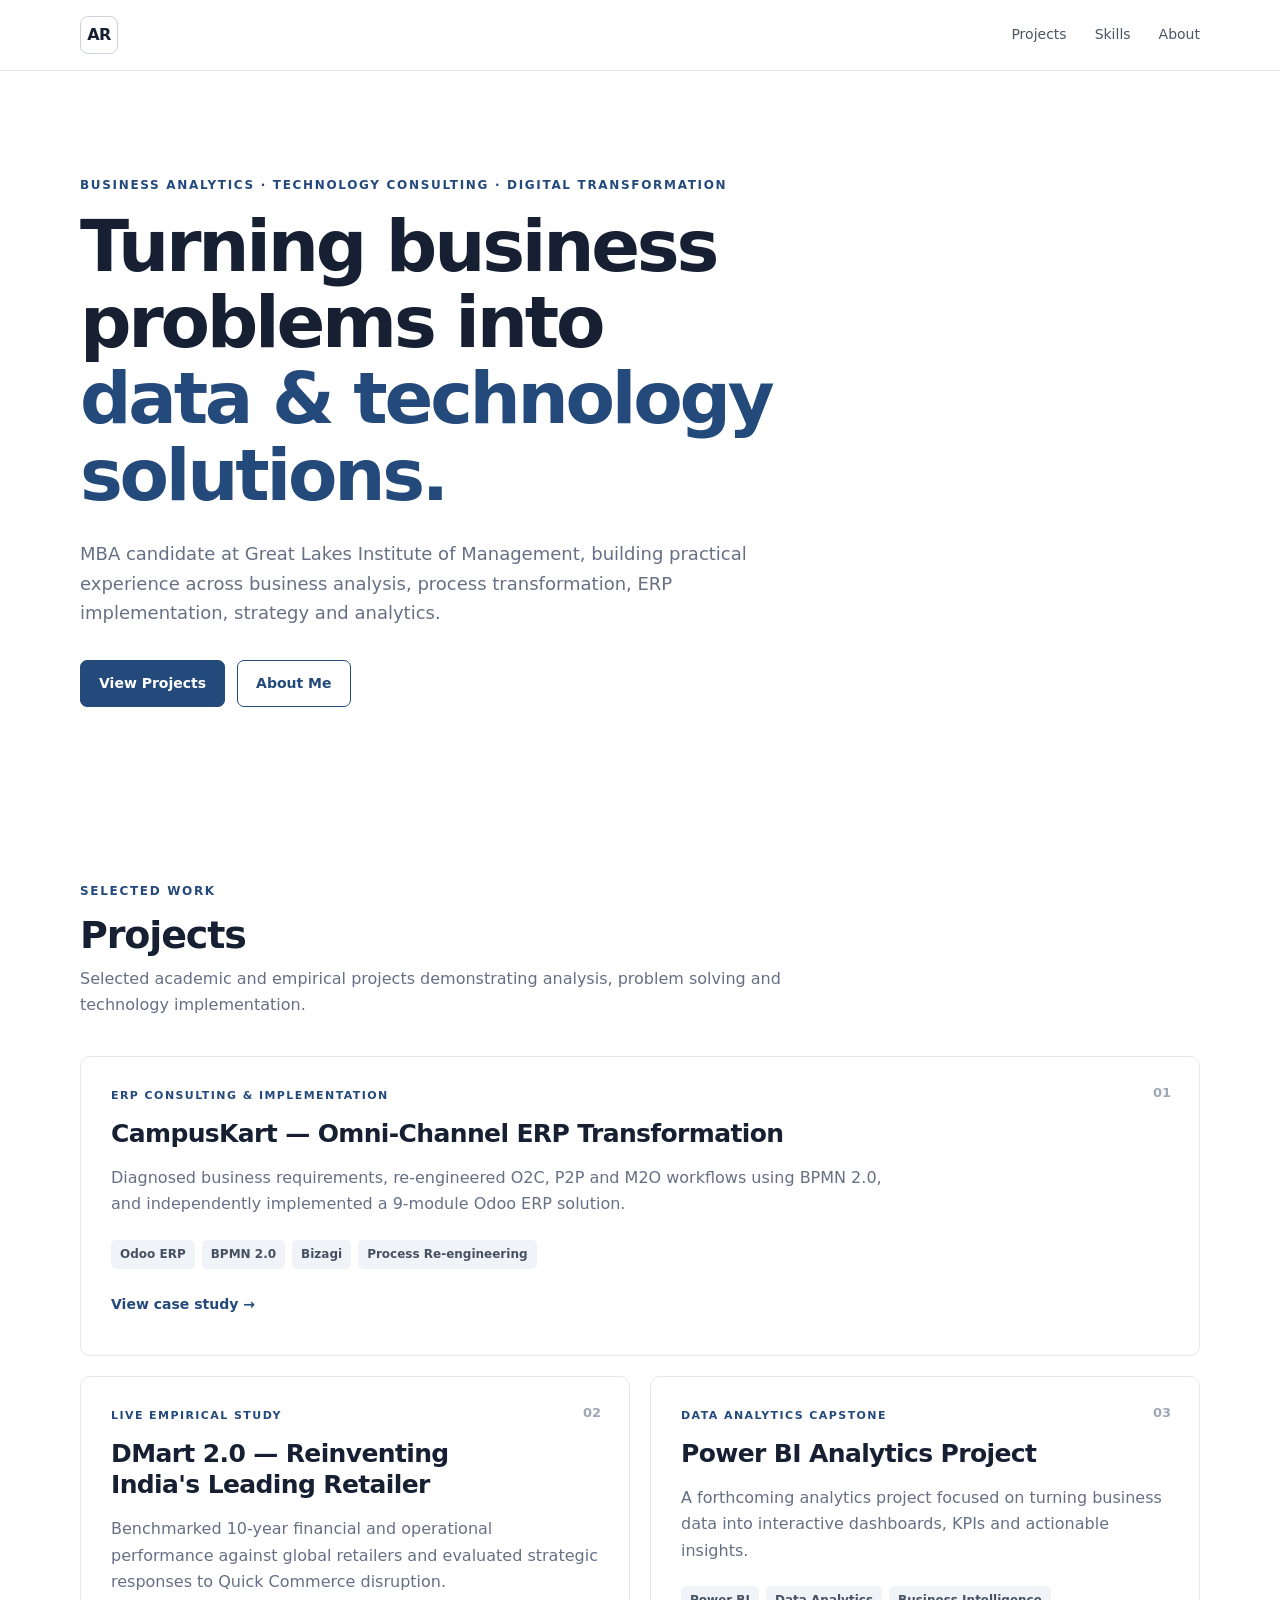
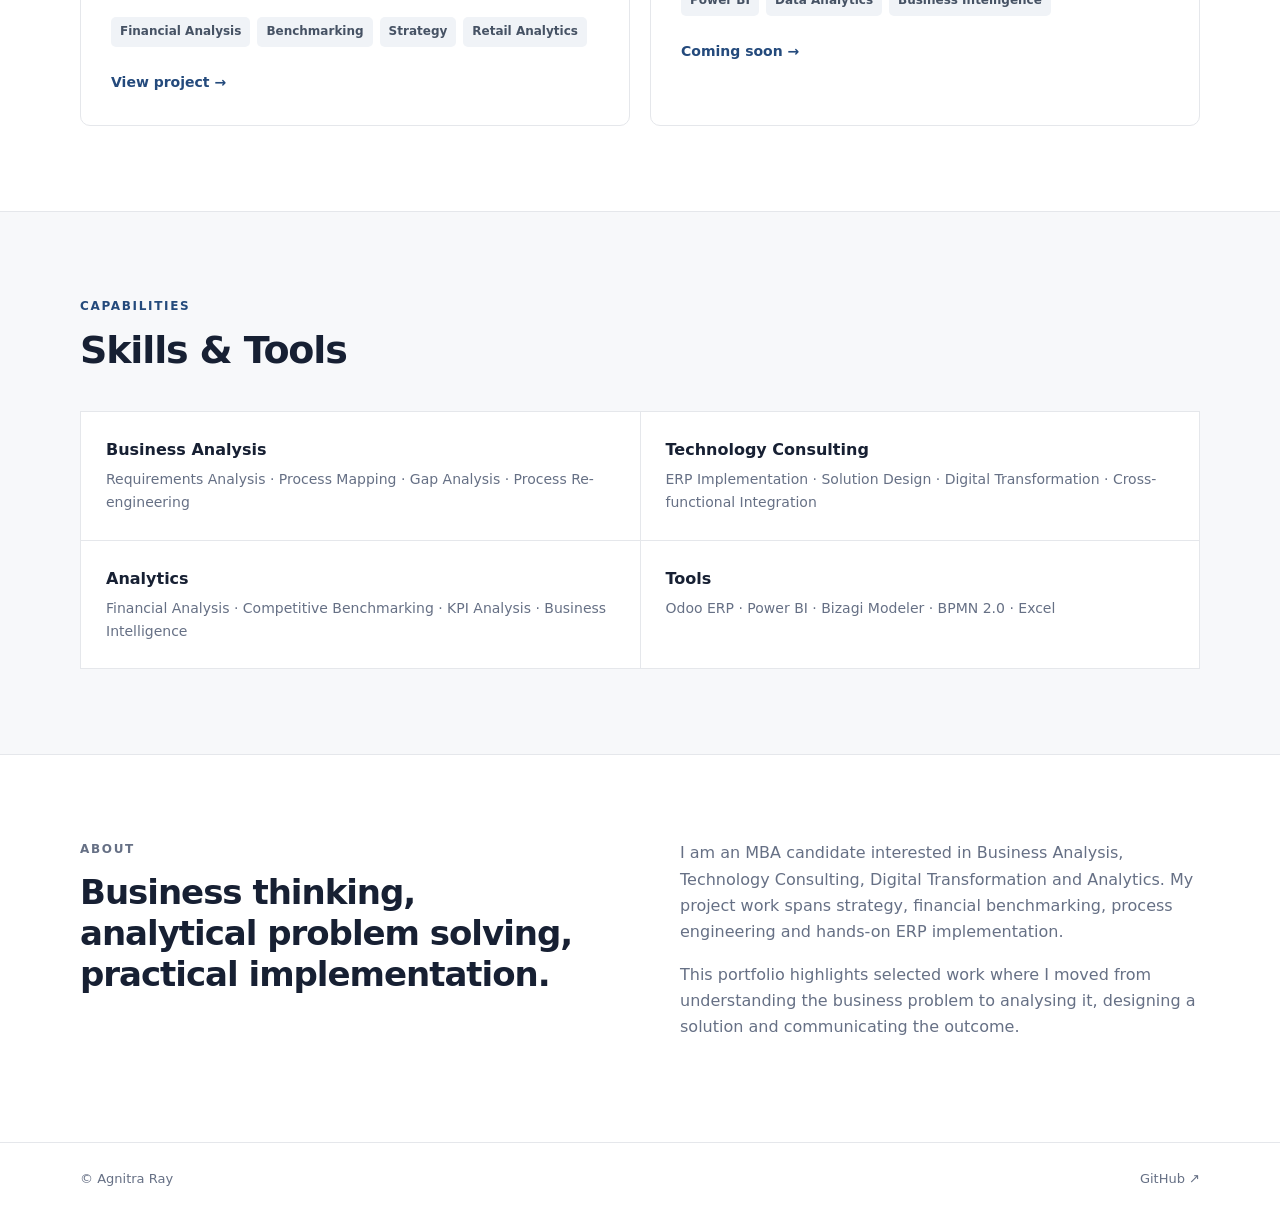
==== index.html @ d6204b96 "Add initial portfolio website" ====
<!DOCTYPE html>
<html lang="en">
<head>
  <meta charset="UTF-8">
  <meta name="viewport" content="width=device-width, initial-scale=1.0">
  <title>Agnitra Ray | Business Analytics & Technology Consulting</title>
  <meta name="description" content="Agnitra Ray's portfolio in business analytics, technology consulting, ERP implementation and digital transformation.">
  <link rel="stylesheet" href="style.css">
</head>
<body>
<header class="site-header">
  <div class="container nav">
    <a class="brand" href="index.html">AR</a>
    <nav>
      <a href="#projects">Projects</a>
      <a href="#skills">Skills</a>
      <a href="#about">About</a>
    </nav>
  </div>
</header>

<main>
  <section class="hero container">
    <p class="eyebrow">BUSINESS ANALYTICS · TECHNOLOGY CONSULTING · DIGITAL TRANSFORMATION</p>
    <h1>Turning business problems into<br><span>data & technology solutions.</span></h1>
    <p class="hero-copy">
      MBA candidate at Great Lakes Institute of Management, building practical experience across
      business analysis, process transformation, ERP implementation, strategy and analytics.
    </p>
    <div class="hero-actions">
      <a class="button primary" href="#projects">View Projects</a>
      <a class="button secondary" href="#about">About Me</a>
    </div>
  </section>

  <section id="projects" class="section container">
    <div class="section-heading">
      <p class="eyebrow">SELECTED WORK</p>
      <h2>Projects</h2>
      <p>Selected academic and empirical projects demonstrating analysis, problem solving and technology implementation.</p>
    </div>

    <div class="project-grid">
      <article class="project-card featured">
        <div class="project-number">01</div>
        <p class="project-type">ERP CONSULTING & IMPLEMENTATION</p>
        <h3>CampusKart — Omni-Channel ERP Transformation</h3>
        <p>
          Diagnosed business requirements, re-engineered O2C, P2P and M2O workflows using BPMN 2.0,
          and independently implemented a 9-module Odoo ERP solution.
        </p>
        <div class="tags">
          <span>Odoo ERP</span><span>BPMN 2.0</span><span>Bizagi</span><span>Process Re-engineering</span>
        </div>
        <a class="text-link" href="projects/campuskart.html">View case study →</a>
      </article>

      <article class="project-card">
        <div class="project-number">02</div>
        <p class="project-type">LIVE EMPIRICAL STUDY</p>
        <h3>DMart 2.0 — Reinventing India's Leading Retailer</h3>
        <p>
          Benchmarked 10-year financial and operational performance against global retailers and
          evaluated strategic responses to Quick Commerce disruption.
        </p>
        <div class="tags">
          <span>Financial Analysis</span><span>Benchmarking</span><span>Strategy</span><span>Retail Analytics</span>
        </div>
        <a class="text-link" href="projects/dmart.html">View project →</a>
      </article>

      <article class="project-card">
        <div class="project-number">03</div>
        <p class="project-type">DATA ANALYTICS CAPSTONE</p>
        <h3>Power BI Analytics Project</h3>
        <p>
          A forthcoming analytics project focused on turning business data into interactive
          dashboards, KPIs and actionable insights.
        </p>
        <div class="tags">
          <span>Power BI</span><span>Data Analytics</span><span>Business Intelligence</span>
        </div>
        <a class="text-link" href="projects/powerbi.html">Coming soon →</a>
      </article>
    </div>
  </section>

  <section id="skills" class="section alt">
    <div class="container">
      <div class="section-heading">
        <p class="eyebrow">CAPABILITIES</p>
        <h2>Skills & Tools</h2>
      </div>
      <div class="skills-grid">
        <div><h4>Business Analysis</h4><p>Requirements Analysis · Process Mapping · Gap Analysis · Process Re-engineering</p></div>
        <div><h4>Technology Consulting</h4><p>ERP Implementation · Solution Design · Digital Transformation · Cross-functional Integration</p></div>
        <div><h4>Analytics</h4><p>Financial Analysis · Competitive Benchmarking · KPI Analysis · Business Intelligence</p></div>
        <div><h4>Tools</h4><p>Odoo ERP · Power BI · Bizagi Modeler · BPMN 2.0 · Excel</p></div>
      </div>
    </div>
  </section>

  <section id="about" class="section container about">
    <div>
      <p class="eyebrow">ABOUT</p>
      <h2>Business thinking, analytical problem solving, practical implementation.</h2>
    </div>
    <div>
      <p>
        I am an MBA candidate interested in Business Analysis, Technology Consulting,
        Digital Transformation and Analytics. My project work spans strategy, financial
        benchmarking, process engineering and hands-on ERP implementation.
      </p>
      <p>
        This portfolio highlights selected work where I moved from understanding the business
        problem to analysing it, designing a solution and communicating the outcome.
      </p>
    </div>
  </section>
</main>

<footer class="site-footer">
  <div class="container footer-inner">
    <span>© Agnitra Ray</span>
    <a href="https://github.com/agnitra-ray" target="_blank" rel="noopener">GitHub ↗</a>
  </div>
</footer>
</body>
</html>
---- style.css ----
:root {
  --ink: #172033;
  --muted: #667085;
  --line: #e5e7eb;
  --paper: #ffffff;
  --soft: #f7f8fa;
  --accent: #244a7c;
  --accent-dark: #17365d;
  --max: 1120px;
}
* { box-sizing: border-box; }
html { scroll-behavior: smooth; }
body {
  margin: 0;
  font-family: Inter, ui-sans-serif, system-ui, -apple-system, BlinkMacSystemFont, "Segoe UI", sans-serif;
  color: var(--ink);
  background: var(--paper);
  line-height: 1.65;
}
a { color: inherit; text-decoration: none; }
.container { width: min(var(--max), calc(100% - 48px)); margin: 0 auto; }
.site-header {
  position: sticky; top: 0; z-index: 10;
  background: rgba(255,255,255,.94);
  border-bottom: 1px solid var(--line);
  backdrop-filter: blur(8px);
}
.nav { height: 70px; display: flex; align-items: center; justify-content: space-between; }
.brand {
  width: 38px; height: 38px; display: grid; place-items: center;
  border: 1px solid #ccd3dd; border-radius: 8px; font-weight: 800; letter-spacing: -.04em;
}
.nav nav { display: flex; gap: 28px; font-size: 14px; color: #4b5563; }
.nav nav a:hover, .text-link:hover { color: var(--accent); }
.hero { padding: 105px 0 90px; }
.eyebrow { margin: 0 0 12px; font-size: 12px; font-weight: 800; letter-spacing: .14em; color: var(--accent); }
.hero h1 { margin: 0; max-width: 900px; font-size: clamp(42px, 6vw, 72px); line-height: 1.06; letter-spacing: -.045em; font-weight: 750; }
.hero h1 span { color: var(--accent); }
.hero-copy { max-width: 700px; margin: 26px 0 32px; font-size: 18px; color: var(--muted); }
.hero-actions { display: flex; gap: 12px; }
.button { display: inline-flex; padding: 11px 18px; border-radius: 7px; font-weight: 700; font-size: 14px; border: 1px solid var(--accent); }
.button.primary { color: #fff; background: var(--accent); }
.button.primary:hover { background: var(--accent-dark); }
.button.secondary { color: var(--accent); background: #fff; }
.section { padding: 85px 0; }
.alt { background: var(--soft); border-top: 1px solid var(--line); border-bottom: 1px solid var(--line); }
.section-heading { max-width: 720px; margin-bottom: 38px; }
.section-heading h2 { margin: 0 0 8px; font-size: 38px; line-height: 1.15; letter-spacing: -.03em; }
.section-heading > p:last-child { margin: 0; color: var(--muted); }
.project-grid { display: grid; grid-template-columns: repeat(2, 1fr); gap: 20px; }
.project-card {
  position: relative; padding: 30px; border: 1px solid var(--line); border-radius: 10px;
  background: #fff; min-height: 330px; transition: transform .2s, box-shadow .2s;
}
.project-card:hover { transform: translateY(-3px); box-shadow: 0 14px 35px rgba(23,32,51,.07); }
.project-card.featured { grid-column: span 2; min-height: 300px; }
.project-number { position: absolute; top: 25px; right: 28px; font-size: 13px; font-weight: 800; color: #a0a8b5; }
.project-type { margin: 0 0 12px; font-size: 11px; letter-spacing: .13em; font-weight: 800; color: var(--accent); }
.project-card h3 { margin: 0 55px 12px 0; font-size: 25px; line-height: 1.25; letter-spacing: -.025em; }
.project-card p:not(.project-type) { color: var(--muted); max-width: 780px; }
.tags { display: flex; flex-wrap: wrap; gap: 7px; margin: 22px 0; }
.tags span { padding: 5px 9px; border-radius: 5px; background: #f0f3f7; color: #465264; font-size: 12px; font-weight: 650; }
.text-link { color: var(--accent); font-weight: 800; font-size: 14px; }
.skills-grid { display: grid; grid-template-columns: repeat(2, 1fr); gap: 1px; border: 1px solid var(--line); background: var(--line); }
.skills-grid > div { background: #fff; padding: 25px; }
.skills-grid h4 { margin: 0 0 5px; font-size: 16px; }
.skills-grid p { margin: 0; color: var(--muted); font-size: 14px; }
.about { display: grid; grid-template-columns: 1fr 1fr; gap: 80px; }
.about h2 { margin: 0; font-size: 34px; line-height: 1.2; letter-spacing: -.03em; }
.about p { margin-top: 0; color: var(--muted); }
.site-footer { border-top: 1px solid var(--line); padding: 25px 0; color: var(--muted); font-size: 13px; }
.footer-inner { display: flex; justify-content: space-between; }
@media (max-width: 760px) {
  .container { width: min(var(--max), calc(100% - 32px)); }
  .hero { padding: 75px 0 65px; }
  .project-grid, .about, .skills-grid { grid-template-columns: 1fr; }
  .project-card.featured { grid-column: span 1; }
  .nav nav { gap: 15px; }
  .hero h1 { font-size: 43px; }
}
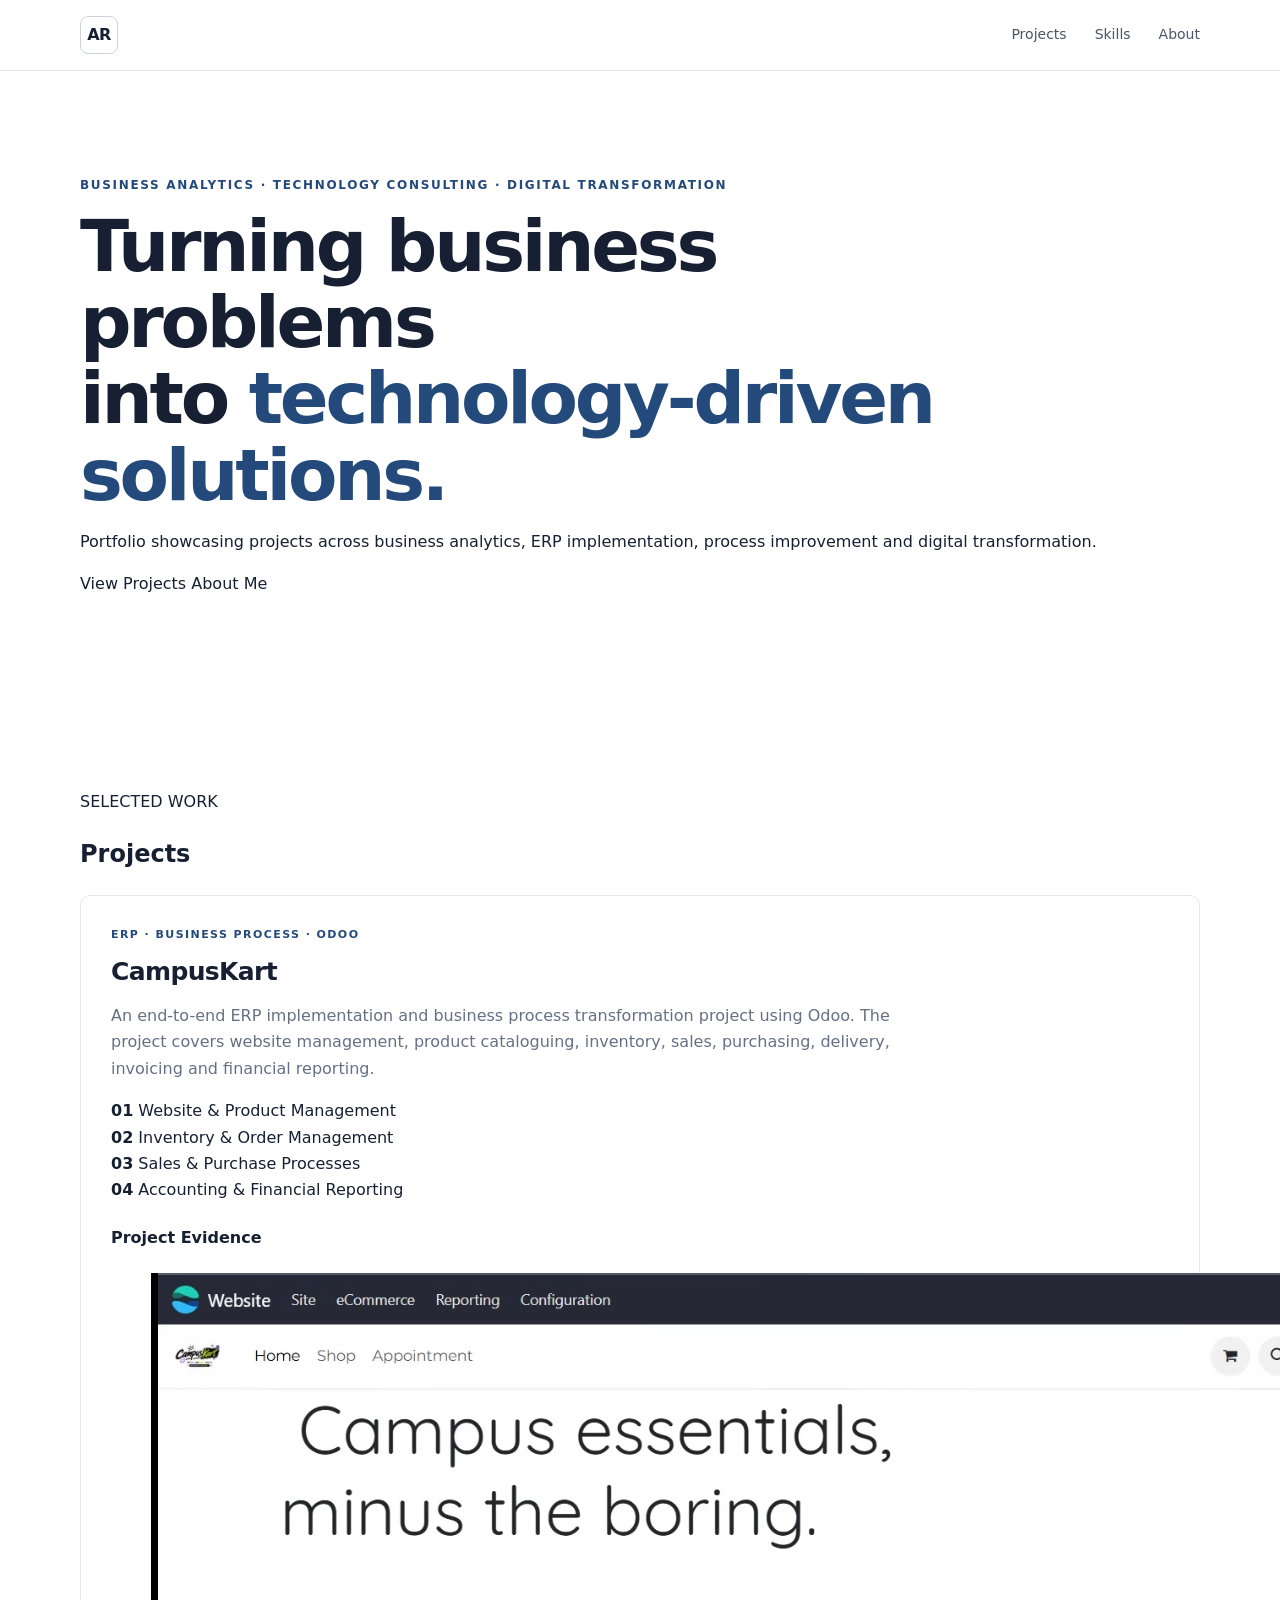
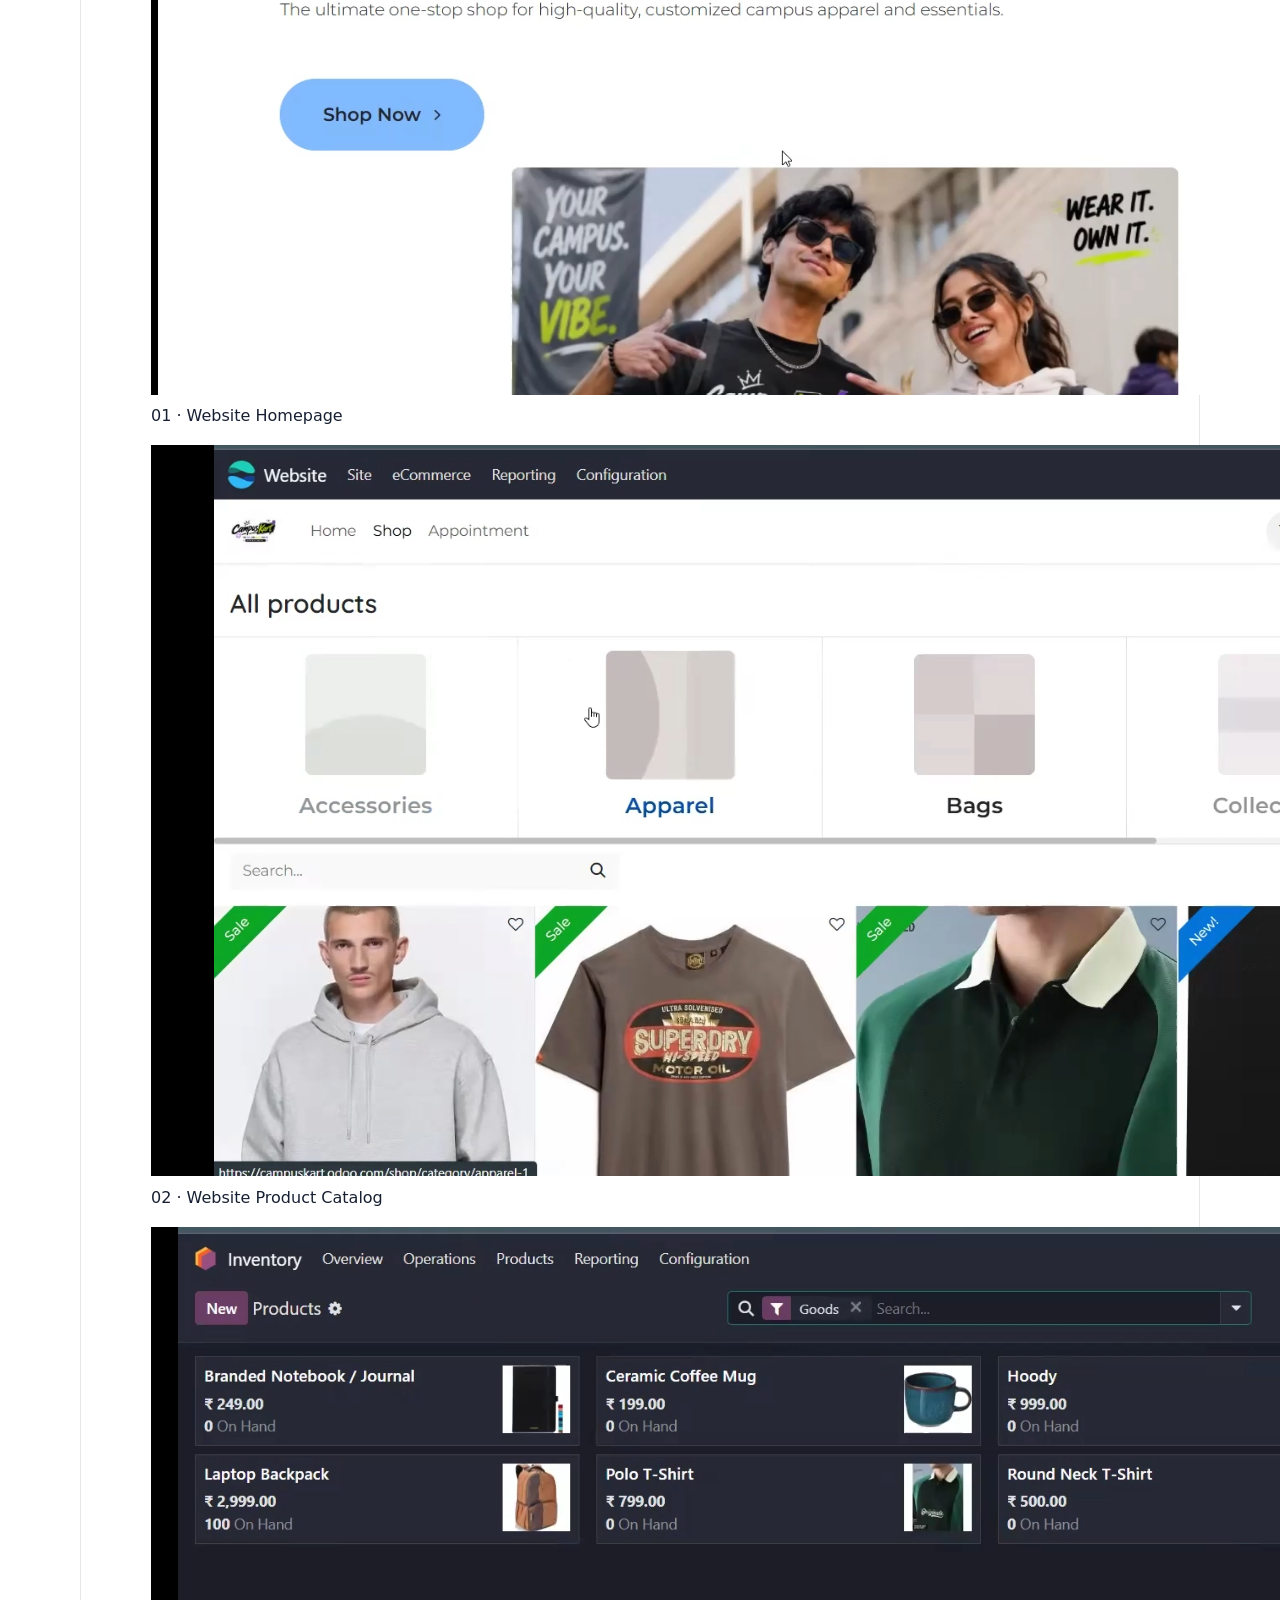
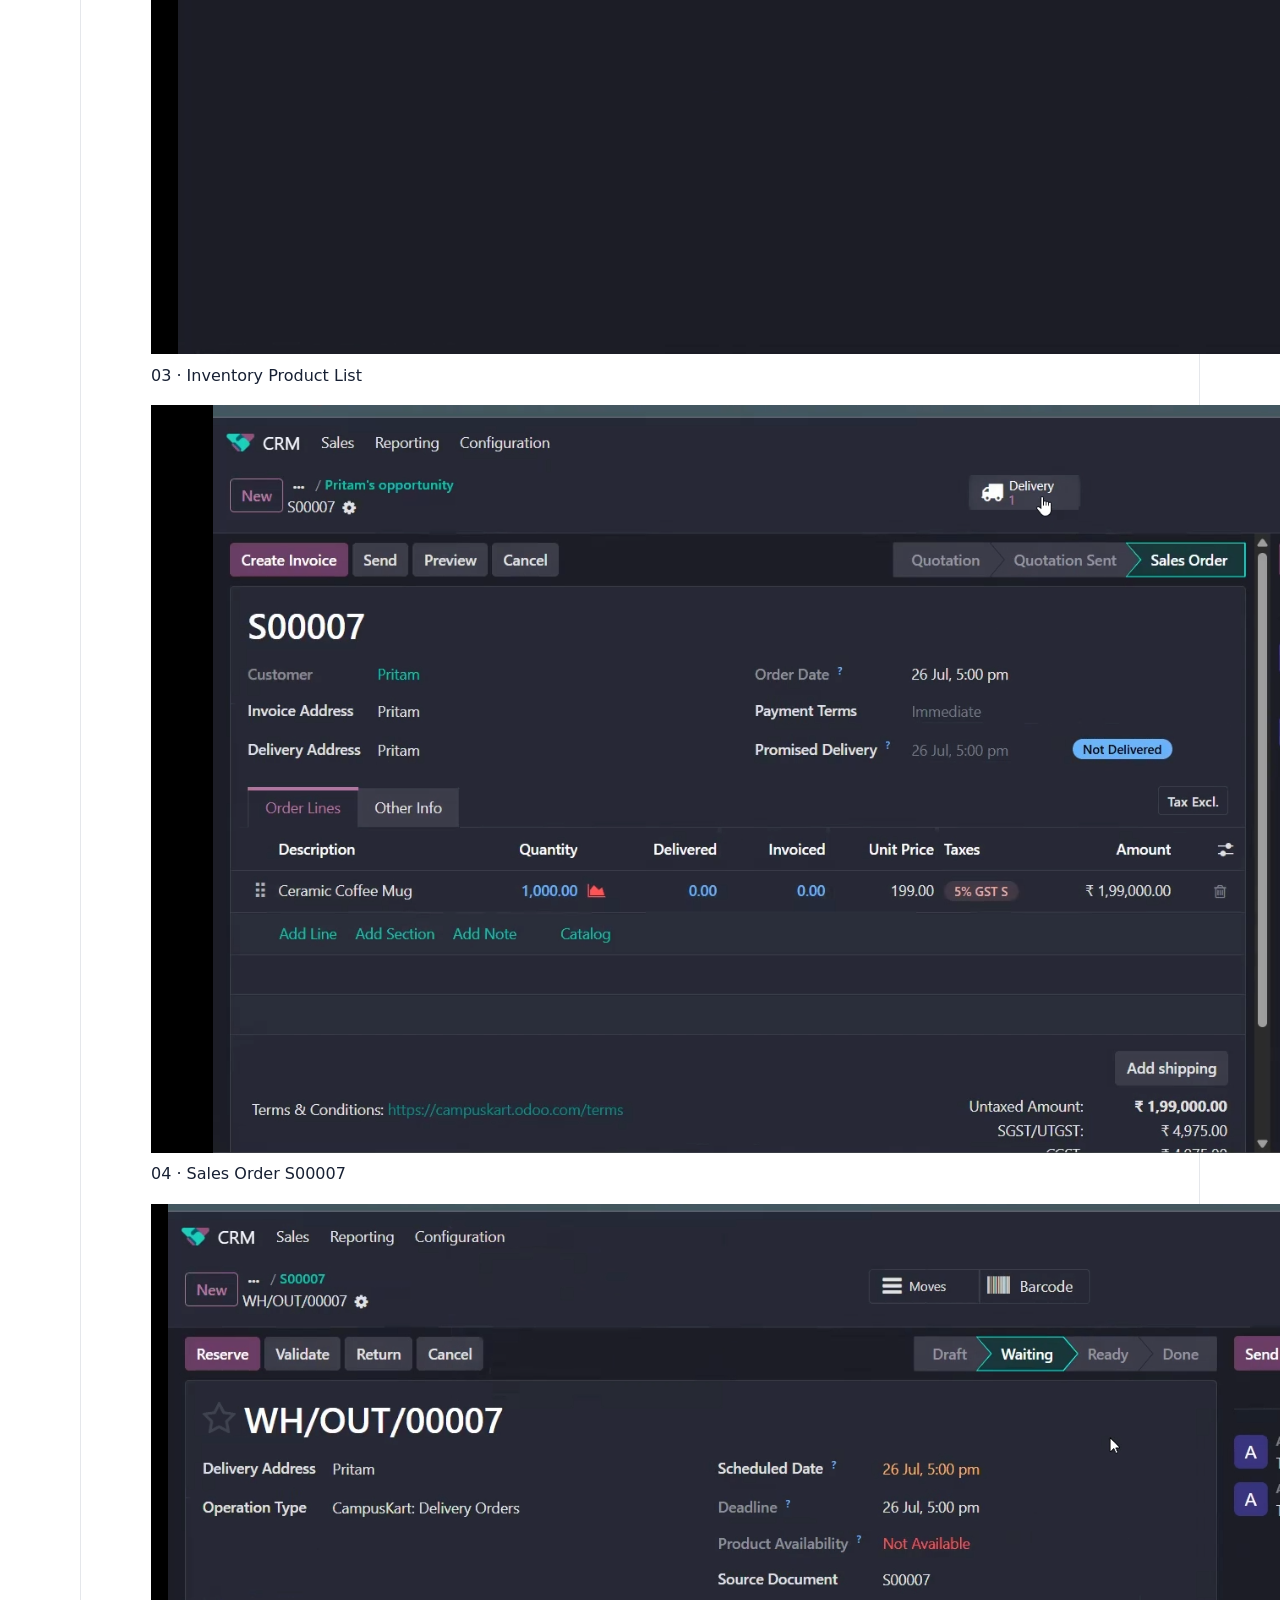
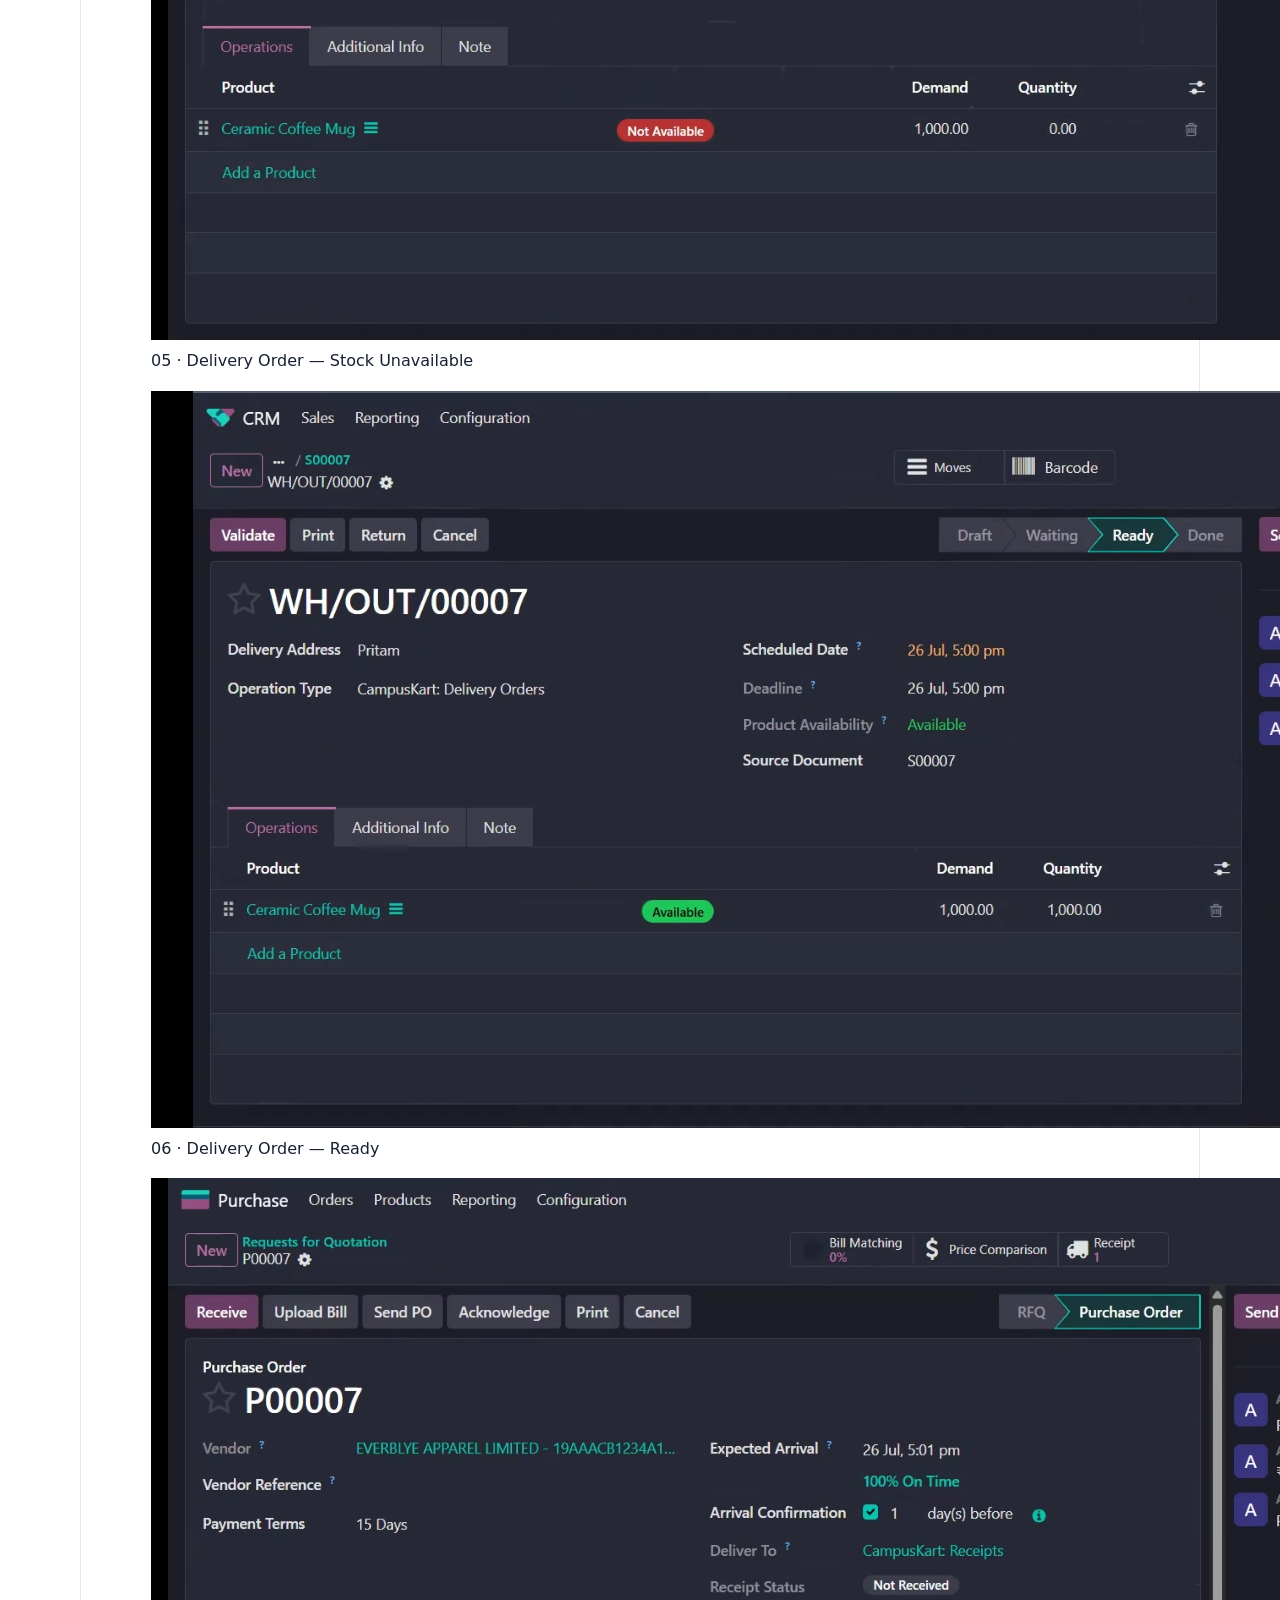
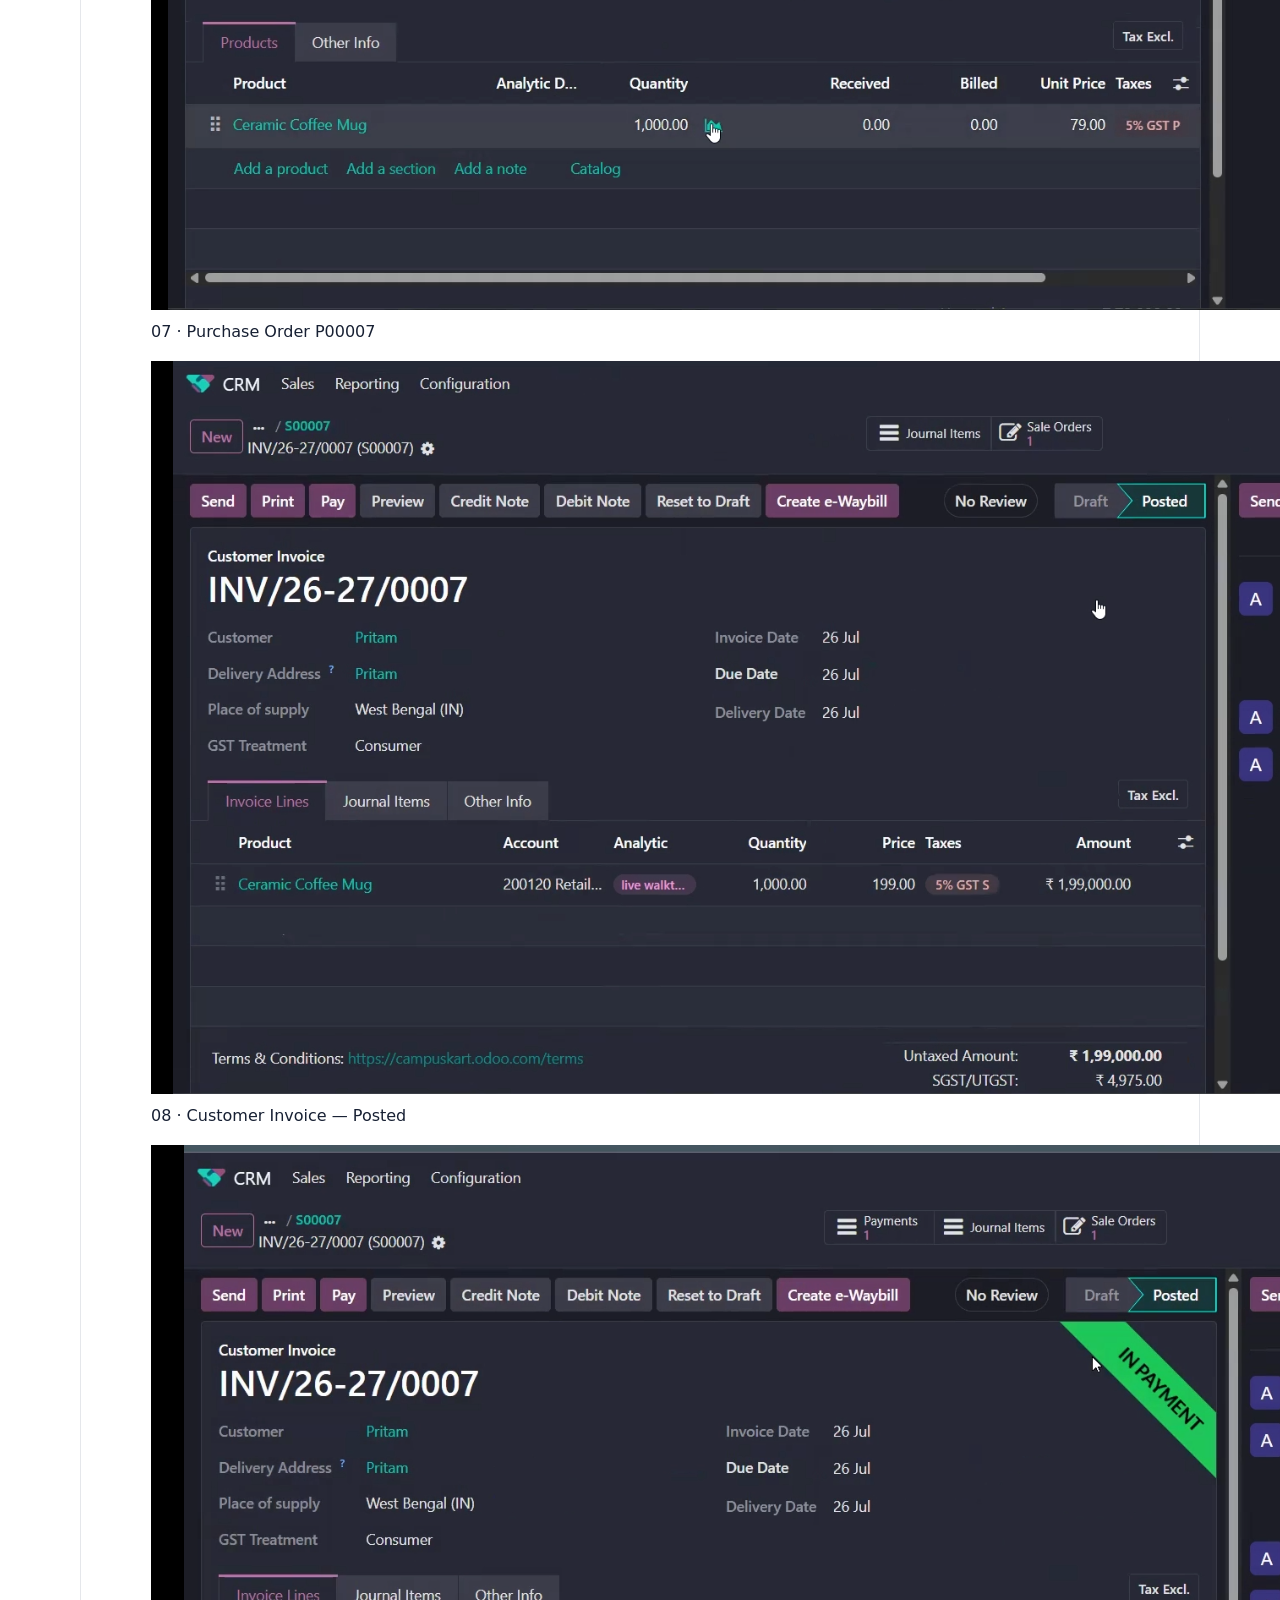
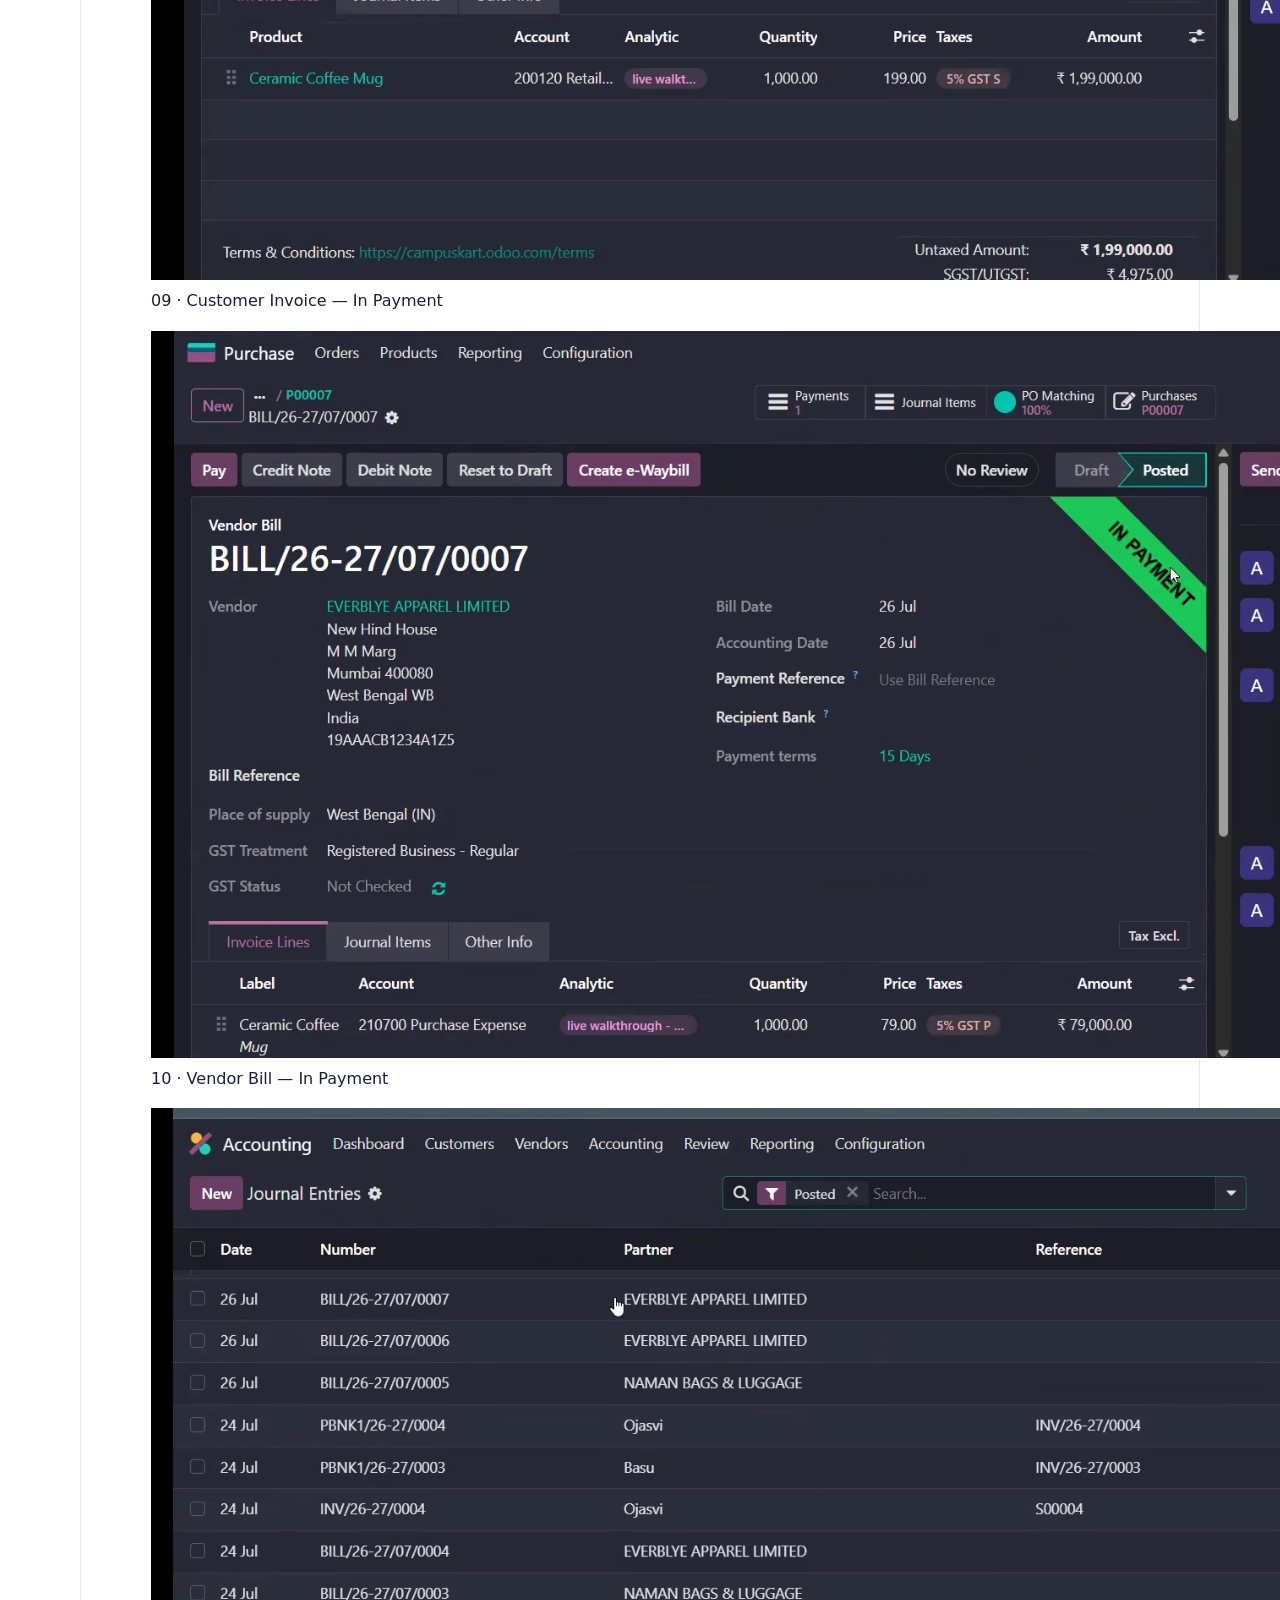
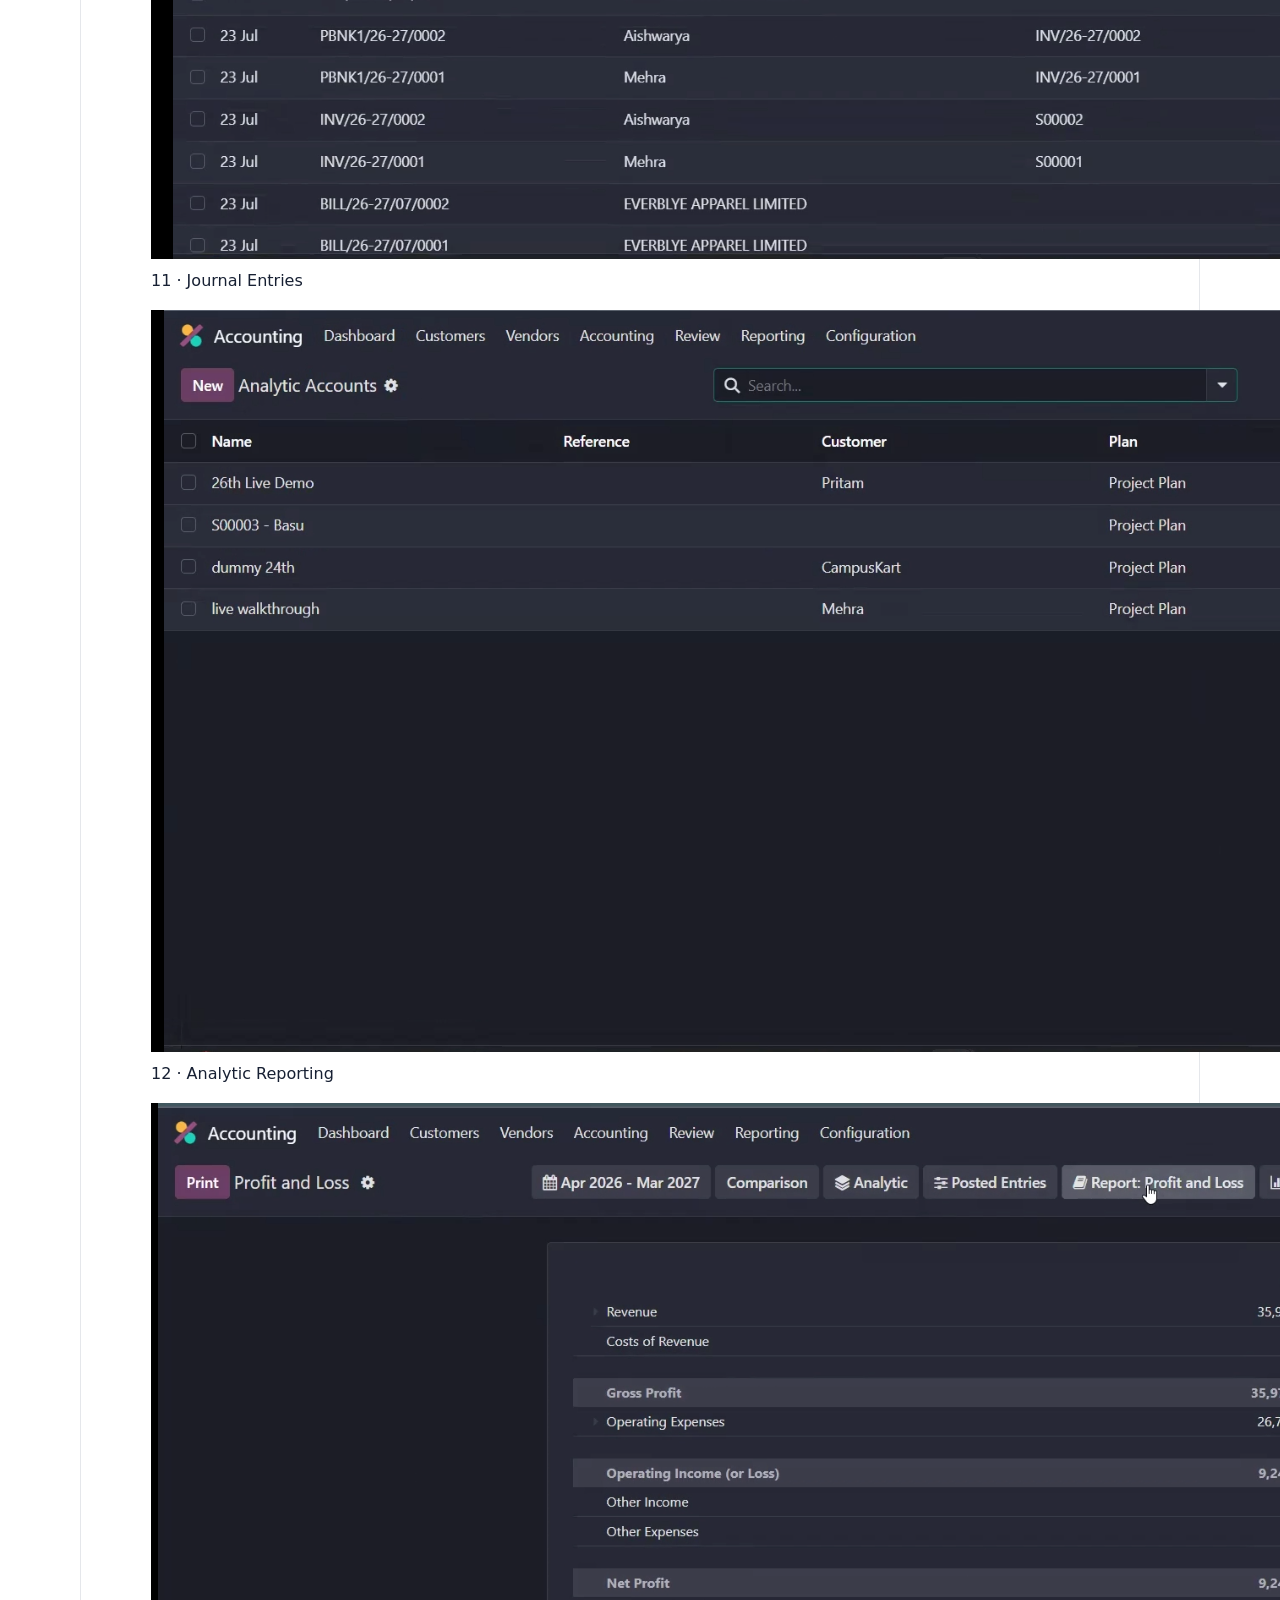
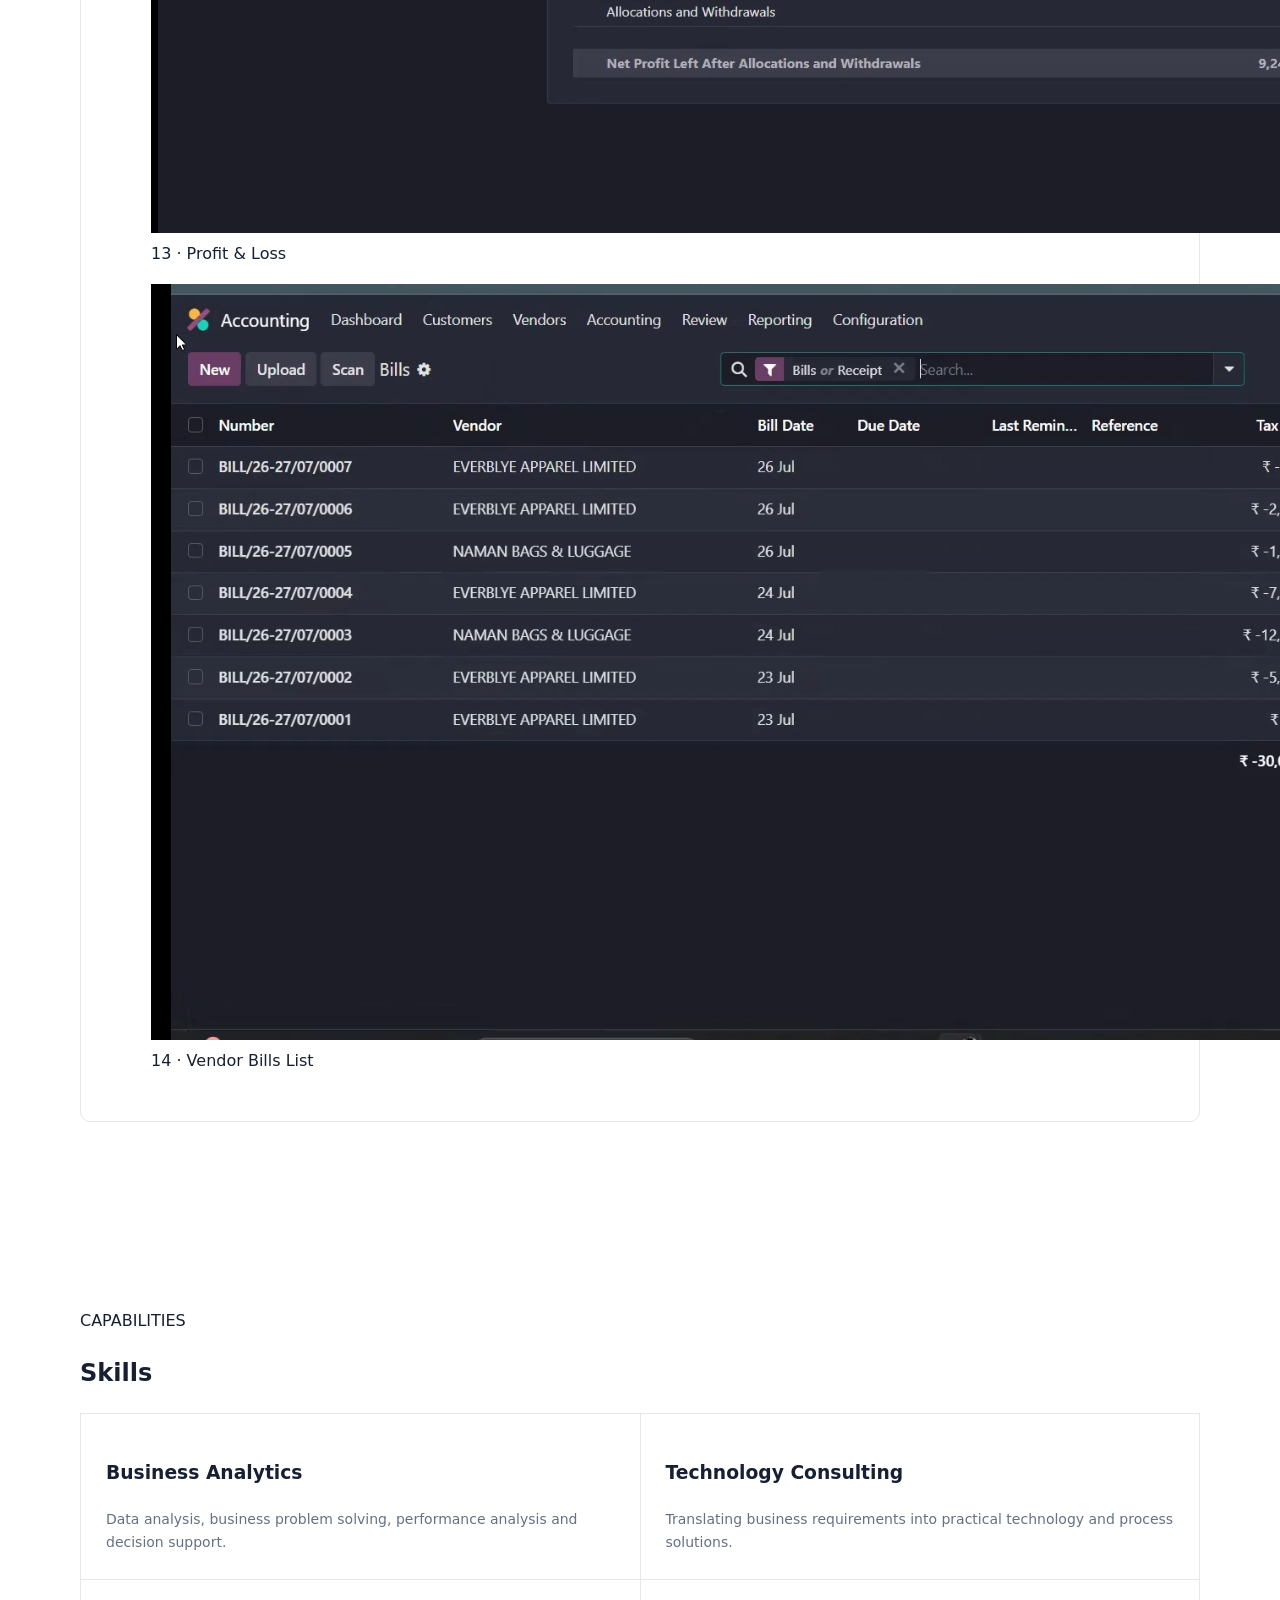
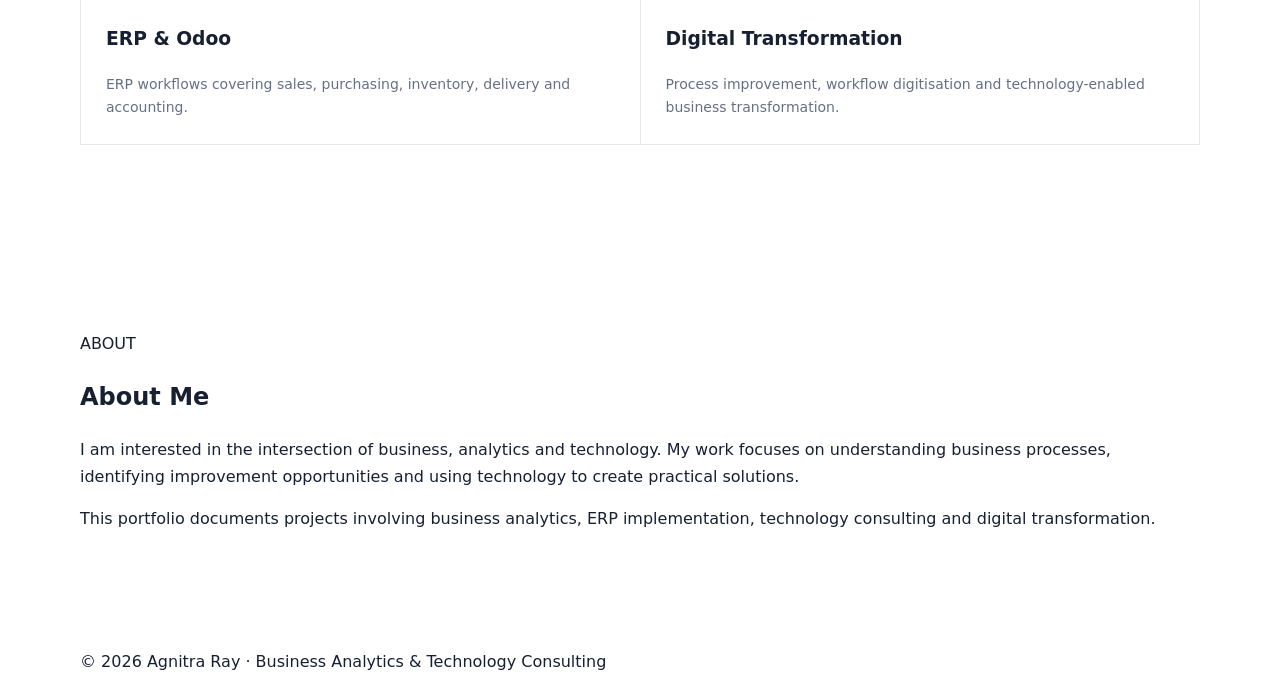
==== commit c275dc7c: "Revise index.html for improved content and layout Updated the HTML structure and content for better " ====
--- a/index.html
+++ b/index.html
@@ -3,127 +3,299 @@
 <head>
   <meta charset="UTF-8">
   <meta name="viewport" content="width=device-width, initial-scale=1.0">
+
   <title>Agnitra Ray | Business Analytics & Technology Consulting</title>
-  <meta name="description" content="Agnitra Ray's portfolio in business analytics, technology consulting, ERP implementation and digital transformation.">
+
+  <meta name="description"
+        content="Agnitra Ray's portfolio showcasing business analytics, technology consulting, ERP implementation and digital transformation projects.">
+
   <link rel="stylesheet" href="style.css">
 </head>
+
 <body>
+
 <header class="site-header">
   <div class="container nav">
+
     <a class="brand" href="index.html">AR</a>
+
     <nav>
       <a href="#projects">Projects</a>
       <a href="#skills">Skills</a>
       <a href="#about">About</a>
     </nav>
+
   </div>
 </header>
 
+
 <main>
-  <section class="hero container">
-    <p class="eyebrow">BUSINESS ANALYTICS · TECHNOLOGY CONSULTING · DIGITAL TRANSFORMATION</p>
-    <h1>Turning business problems into<br><span>data & technology solutions.</span></h1>
-    <p class="hero-copy">
-      MBA candidate at Great Lakes Institute of Management, building practical experience across
-      business analysis, process transformation, ERP implementation, strategy and analytics.
-    </p>
-    <div class="hero-actions">
-      <a class="button primary" href="#projects">View Projects</a>
-      <a class="button secondary" href="#about">About Me</a>
+
+  <!-- HERO -->
+  <section class="hero">
+    <div class="container hero-content">
+
+      <p class="eyebrow">
+        BUSINESS ANALYTICS · TECHNOLOGY CONSULTING · DIGITAL TRANSFORMATION
+      </p>
+
+      <h1>
+        Turning business problems<br>
+        into <span>technology-driven solutions.</span>
+      </h1>
+
+      <p class="hero-text">
+        Portfolio showcasing projects across business analytics,
+        ERP implementation, process improvement and digital transformation.
+      </p>
+
+      <div class="hero-buttons">
+        <a href="#projects" class="btn primary">View Projects</a>
+        <a href="#about" class="btn secondary">About Me</a>
+      </div>
+
     </div>
   </section>
 
-  <section id="projects" class="section container">
-    <div class="section-heading">
-      <p class="eyebrow">SELECTED WORK</p>
+
+  <!-- PROJECTS -->
+  <section id="projects" class="section">
+
+    <div class="container">
+
+      <p class="section-label">SELECTED WORK</p>
+
       <h2>Projects</h2>
-      <p>Selected academic and empirical projects demonstrating analysis, problem solving and technology implementation.</p>
+
+      <!-- CAMPUSKART -->
+      <article class="project-card">
+
+        <div class="project-header">
+
+          <div>
+            <p class="project-type">ERP · BUSINESS PROCESS · ODOO</p>
+
+            <h3>CampusKart</h3>
+
+            <p class="project-description">
+              An end-to-end ERP implementation and business process
+              transformation project using Odoo. The project covers
+              website management, product cataloguing, inventory,
+              sales, purchasing, delivery, invoicing and financial reporting.
+            </p>
+          </div>
+
+        </div>
+
+
+        <div class="project-highlights">
+
+          <div>
+            <strong>01</strong>
+            <span>Website & Product Management</span>
+          </div>
+
+          <div>
+            <strong>02</strong>
+            <span>Inventory & Order Management</span>
+          </div>
+
+          <div>
+            <strong>03</strong>
+            <span>Sales & Purchase Processes</span>
+          </div>
+
+          <div>
+            <strong>04</strong>
+            <span>Accounting & Financial Reporting</span>
+          </div>
+
+        </div>
+
+
+        <!-- SCREENSHOTS -->
+
+        <h4>Project Evidence</h4>
+
+        <div class="screenshots">
+
+          <figure>
+            <img src="assets/campuskart/01_Website_Homepage.png"
+                 alt="CampusKart Website Homepage">
+            <figcaption>01 · Website Homepage</figcaption>
+          </figure>
+
+          <figure>
+            <img src="assets/campuskart/02_Website_Product_Catalog.png"
+                 alt="CampusKart Website Product Catalog">
+            <figcaption>02 · Website Product Catalog</figcaption>
+          </figure>
+
+          <figure>
+            <img src="assets/campuskart/03_Inventory_Product_List.png"
+                 alt="CampusKart Inventory Product List">
+            <figcaption>03 · Inventory Product List</figcaption>
+          </figure>
+
+          <figure>
+            <img src="assets/campuskart/04_Sales_Order_S00007.png"
+                 alt="CampusKart Sales Order S00007">
+            <figcaption>04 · Sales Order S00007</figcaption>
+          </figure>
+
+          <figure>
+            <img src="assets/campuskart/05_Delivery_Order_Stock_Unavailable.png"
+                 alt="CampusKart Delivery Order Stock Unavailable">
+            <figcaption>05 · Delivery Order — Stock Unavailable</figcaption>
+          </figure>
+
+          <figure>
+            <img src="assets/campuskart/06_Delivery_Order_Ready.png"
+                 alt="CampusKart Delivery Order Ready">
+            <figcaption>06 · Delivery Order — Ready</figcaption>
+          </figure>
+
+          <figure>
+            <img src="assets/campuskart/07_Purchase_Order_P00007.png"
+                 alt="CampusKart Purchase Order P00007">
+            <figcaption>07 · Purchase Order P00007</figcaption>
+          </figure>
+
+          <figure>
+            <img src="assets/campuskart/08_Customer_Invoice_Posted.png"
+                 alt="CampusKart Customer Invoice Posted">
+            <figcaption>08 · Customer Invoice — Posted</figcaption>
+          </figure>
+
+          <figure>
+            <img src="assets/campuskart/09_Customer_Invoice_In_Payment.png"
+                 alt="CampusKart Customer Invoice In Payment">
+            <figcaption>09 · Customer Invoice — In Payment</figcaption>
+          </figure>
+
+          <figure>
+            <img src="assets/campuskart/10_Vendor_Bill_In_Payment.png"
+                 alt="CampusKart Vendor Bill In Payment">
+            <figcaption>10 · Vendor Bill — In Payment</figcaption>
+          </figure>
+
+          <figure>
+            <img src="assets/campuskart/11_Journal_Entries.png"
+                 alt="CampusKart Journal Entries">
+            <figcaption>11 · Journal Entries</figcaption>
+          </figure>
+
+          <figure>
+            <img src="assets/campuskart/12_Analytic_Reporting.png"
+                 alt="CampusKart Analytic Reporting">
+            <figcaption>12 · Analytic Reporting</figcaption>
+          </figure>
+
+          <figure>
+            <img src="assets/campuskart/13_Profit_and_Loss.png"
+                 alt="CampusKart Profit and Loss">
+            <figcaption>13 · Profit & Loss</figcaption>
+          </figure>
+
+          <figure>
+            <img src="assets/campuskart/14_Vendor_Bills_List.png"
+                 alt="CampusKart Vendor Bills List">
+            <figcaption>14 · Vendor Bills List</figcaption>
+          </figure>
+
+        </div>
+
+      </article>
+
     </div>
 
-    <div class="project-grid">
-      <article class="project-card featured">
-        <div class="project-number">01</div>
-        <p class="project-type">ERP CONSULTING & IMPLEMENTATION</p>
-        <h3>CampusKart — Omni-Channel ERP Transformation</h3>
-        <p>
-          Diagnosed business requirements, re-engineered O2C, P2P and M2O workflows using BPMN 2.0,
-          and independently implemented a 9-module Odoo ERP solution.
-        </p>
-        <div class="tags">
-          <span>Odoo ERP</span><span>BPMN 2.0</span><span>Bizagi</span><span>Process Re-engineering</span>
-        </div>
-        <a class="text-link" href="projects/campuskart.html">View case study →</a>
-      </article>
-
-      <article class="project-card">
-        <div class="project-number">02</div>
-        <p class="project-type">LIVE EMPIRICAL STUDY</p>
-        <h3>DMart 2.0 — Reinventing India's Leading Retailer</h3>
-        <p>
-          Benchmarked 10-year financial and operational performance against global retailers and
-          evaluated strategic responses to Quick Commerce disruption.
-        </p>
-        <div class="tags">
-          <span>Financial Analysis</span><span>Benchmarking</span><span>Strategy</span><span>Retail Analytics</span>
-        </div>
-        <a class="text-link" href="projects/dmart.html">View project →</a>
-      </article>
-
-      <article class="project-card">
-        <div class="project-number">03</div>
-        <p class="project-type">DATA ANALYTICS CAPSTONE</p>
-        <h3>Power BI Analytics Project</h3>
-        <p>
-          A forthcoming analytics project focused on turning business data into interactive
-          dashboards, KPIs and actionable insights.
-        </p>
-        <div class="tags">
-          <span>Power BI</span><span>Data Analytics</span><span>Business Intelligence</span>
-        </div>
-        <a class="text-link" href="projects/powerbi.html">Coming soon →</a>
-      </article>
+  </section>
+
+
+  <!-- SKILLS -->
+  <section id="skills" class="section skills-section">
+
+    <div class="container">
+
+      <p class="section-label">CAPABILITIES</p>
+
+      <h2>Skills</h2>
+
+      <div class="skills-grid">
+
+        <div class="skill">
+          <h3>Business Analytics</h3>
+          <p>
+            Data analysis, business problem solving,
+            performance analysis and decision support.
+          </p>
+        </div>
+
+        <div class="skill">
+          <h3>Technology Consulting</h3>
+          <p>
+            Translating business requirements into
+            practical technology and process solutions.
+          </p>
+        </div>
+
+        <div class="skill">
+          <h3>ERP & Odoo</h3>
+          <p>
+            ERP workflows covering sales, purchasing,
+            inventory, delivery and accounting.
+          </p>
+        </div>
+
+        <div class="skill">
+          <h3>Digital Transformation</h3>
+          <p>
+            Process improvement, workflow digitisation
+            and technology-enabled business transformation.
+          </p>
+        </div>
+
+      </div>
+
     </div>
+
   </section>
 
-  <section id="skills" class="section alt">
+
+  <!-- ABOUT -->
+  <section id="about" class="section about-section">
+
     <div class="container">
-      <div class="section-heading">
-        <p class="eyebrow">CAPABILITIES</p>
-        <h2>Skills & Tools</h2>
-      </div>
-      <div class="skills-grid">
-        <div><h4>Business Analysis</h4><p>Requirements Analysis · Process Mapping · Gap Analysis · Process Re-engineering</p></div>
-        <div><h4>Technology Consulting</h4><p>ERP Implementation · Solution Design · Digital Transformation · Cross-functional Integration</p></div>
-        <div><h4>Analytics</h4><p>Financial Analysis · Competitive Benchmarking · KPI Analysis · Business Intelligence</p></div>
-        <div><h4>Tools</h4><p>Odoo ERP · Power BI · Bizagi Modeler · BPMN 2.0 · Excel</p></div>
-      </div>
+
+      <p class="section-label">ABOUT</p>
+
+      <h2>About Me</h2>
+
+      <p class="about-text">
+        I am interested in the intersection of business, analytics
+        and technology. My work focuses on understanding business
+        processes, identifying improvement opportunities and using
+        technology to create practical solutions.
+      </p>
+
+      <p class="about-text">
+        This portfolio documents projects involving business analytics,
+        ERP implementation, technology consulting and digital transformation.
+      </p>
+
     </div>
+
   </section>
 
-  <section id="about" class="section container about">
-    <div>
-      <p class="eyebrow">ABOUT</p>
-      <h2>Business thinking, analytical problem solving, practical implementation.</h2>
-    </div>
-    <div>
-      <p>
-        I am an MBA candidate interested in Business Analysis, Technology Consulting,
-        Digital Transformation and Analytics. My project work spans strategy, financial
-        benchmarking, process engineering and hands-on ERP implementation.
-      </p>
-      <p>
-        This portfolio highlights selected work where I moved from understanding the business
-        problem to analysing it, designing a solution and communicating the outcome.
-      </p>
-    </div>
-  </section>
 </main>
 
-<footer class="site-footer">
-  <div class="container footer-inner">
-    <span>© Agnitra Ray</span>
-    <a href="https://github.com/agnitra-ray" target="_blank" rel="noopener">GitHub ↗</a>
+
+<footer>
+  <div class="container">
+    <p>© 2026 Agnitra Ray · Business Analytics & Technology Consulting</p>
   </div>
 </footer>
+
+
 </body>
-</html>+</html>
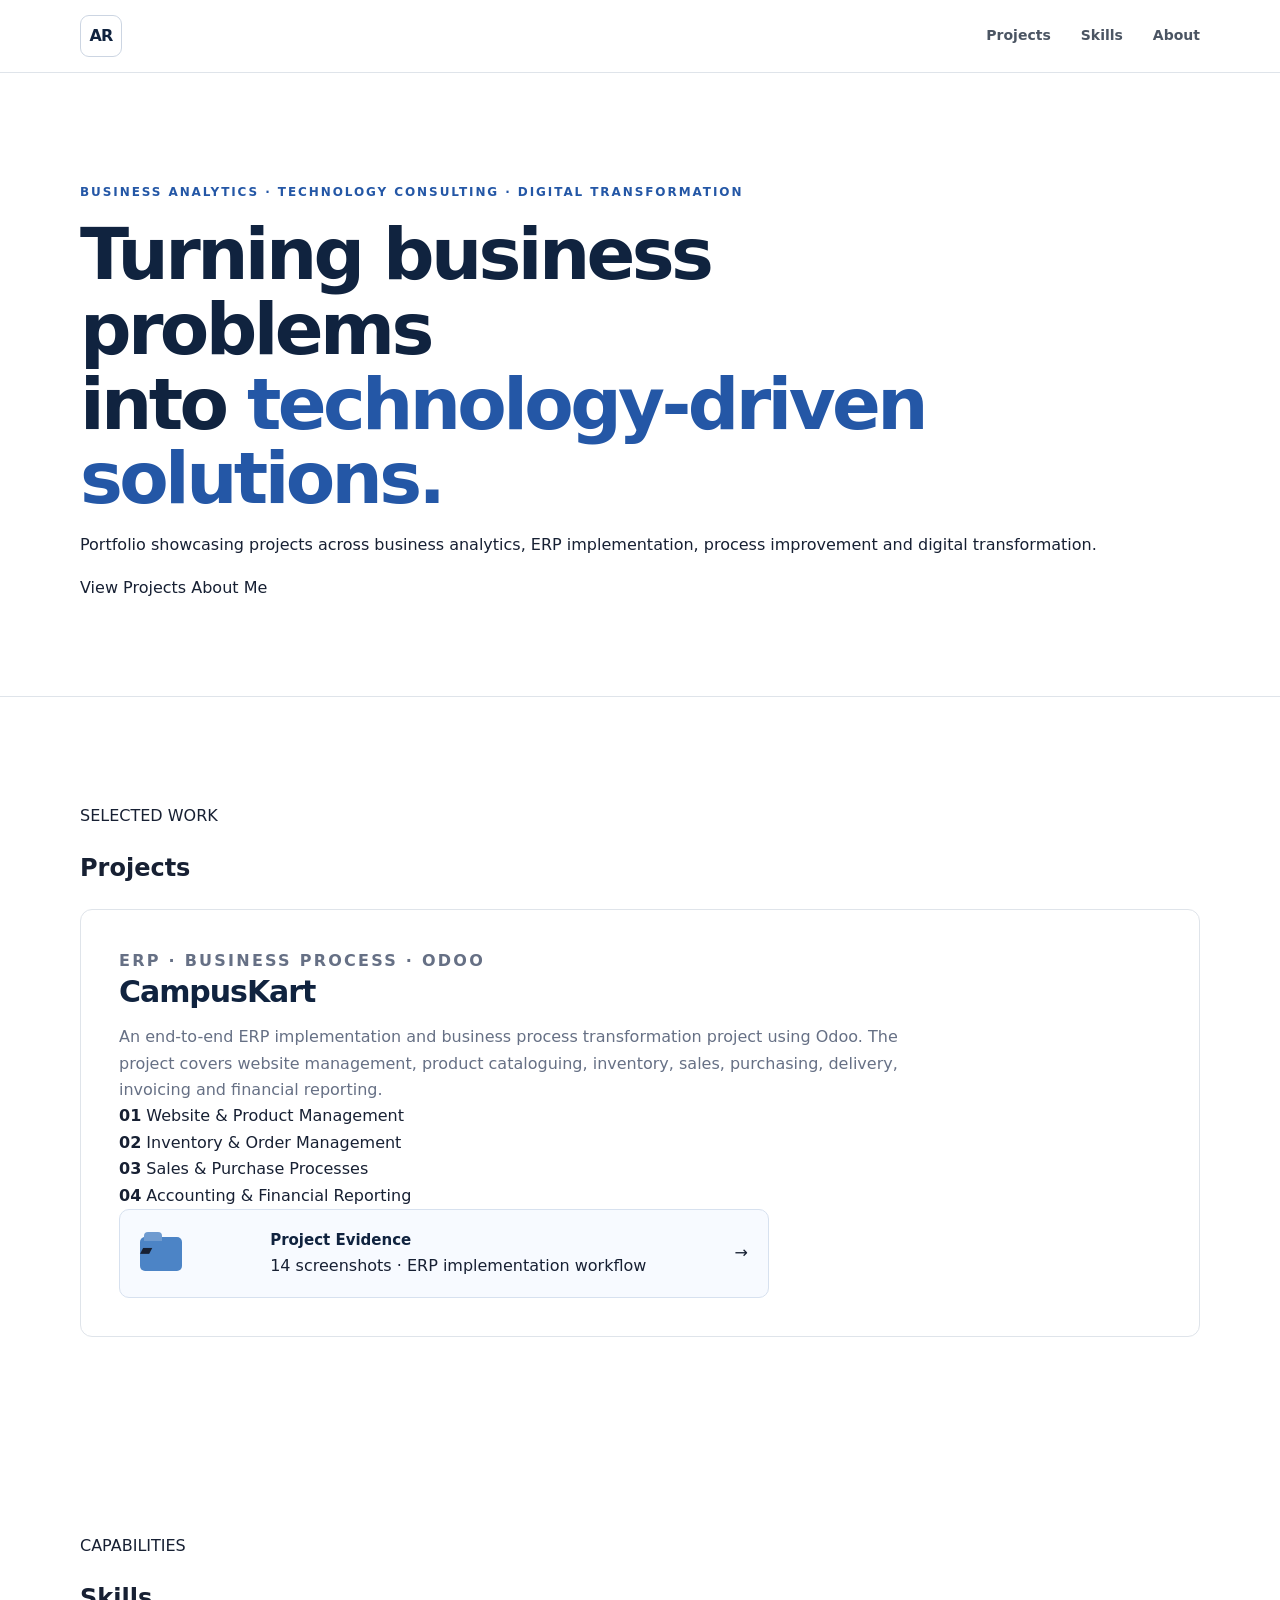
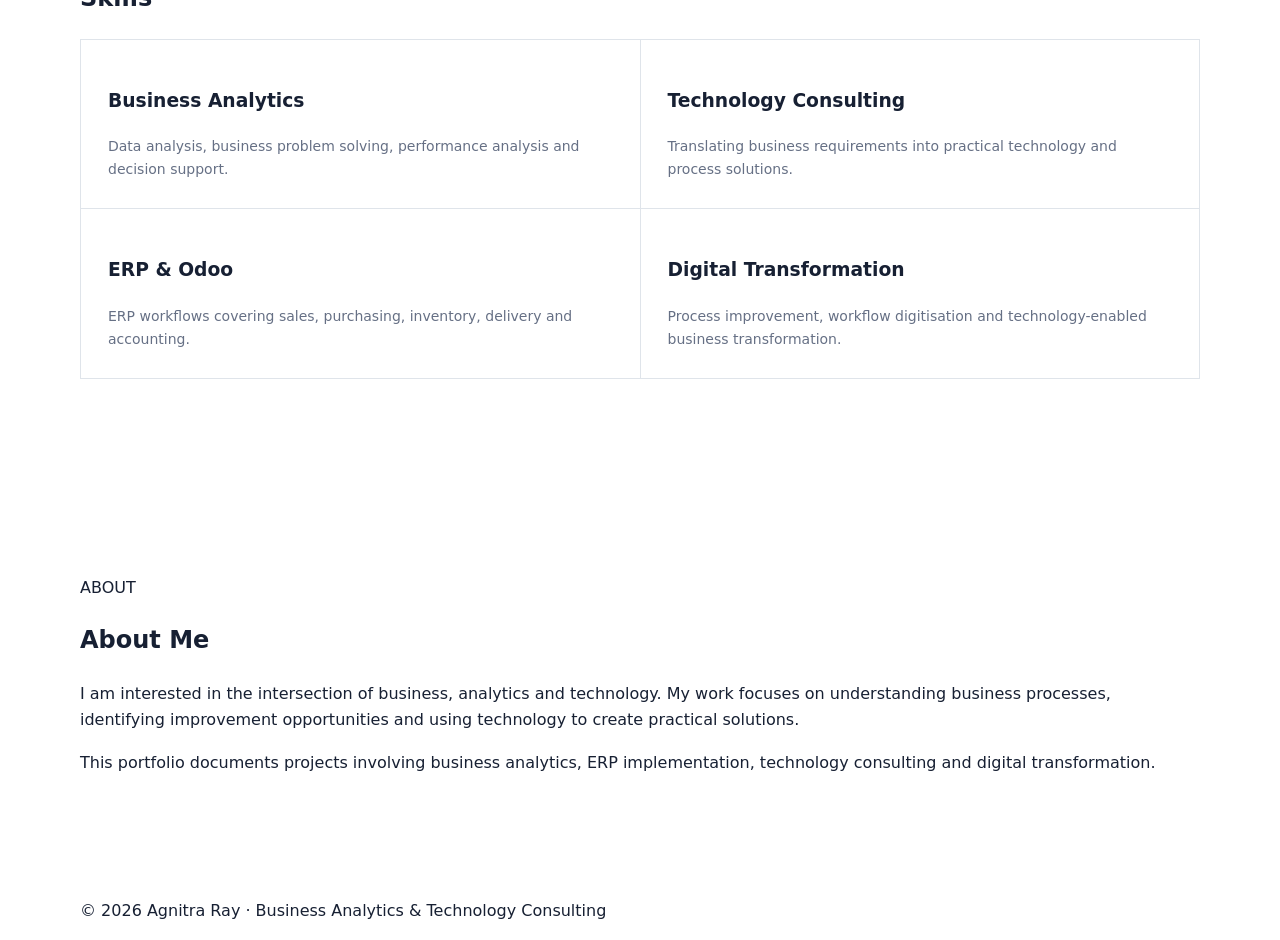
==== commit 596d4d01: "Update index.html" ====
--- a/index.html
+++ b/index.html
@@ -113,99 +113,24 @@
         </div>
 
 
-        <!-- SCREENSHOTS -->
-
-        <h4>Project Evidence</h4>
-
-        <div class="screenshots">
-
-          <figure>
-            <img src="assets/campuskart/01_Website_Homepage.png"
-                 alt="CampusKart Website Homepage">
-            <figcaption>01 · Website Homepage</figcaption>
-          </figure>
-
-          <figure>
-            <img src="assets/campuskart/02_Website_Product_Catalog.png"
-                 alt="CampusKart Website Product Catalog">
-            <figcaption>02 · Website Product Catalog</figcaption>
-          </figure>
-
-          <figure>
-            <img src="assets/campuskart/03_Inventory_Product_List.png"
-                 alt="CampusKart Inventory Product List">
-            <figcaption>03 · Inventory Product List</figcaption>
-          </figure>
-
-          <figure>
-            <img src="assets/campuskart/04_Sales_Order_S00007.png"
-                 alt="CampusKart Sales Order S00007">
-            <figcaption>04 · Sales Order S00007</figcaption>
-          </figure>
-
-          <figure>
-            <img src="assets/campuskart/05_Delivery_Order_Stock_Unavailable.png"
-                 alt="CampusKart Delivery Order Stock Unavailable">
-            <figcaption>05 · Delivery Order — Stock Unavailable</figcaption>
-          </figure>
-
-          <figure>
-            <img src="assets/campuskart/06_Delivery_Order_Ready.png"
-                 alt="CampusKart Delivery Order Ready">
-            <figcaption>06 · Delivery Order — Ready</figcaption>
-          </figure>
-
-          <figure>
-            <img src="assets/campuskart/07_Purchase_Order_P00007.png"
-                 alt="CampusKart Purchase Order P00007">
-            <figcaption>07 · Purchase Order P00007</figcaption>
-          </figure>
-
-          <figure>
-            <img src="assets/campuskart/08_Customer_Invoice_Posted.png"
-                 alt="CampusKart Customer Invoice Posted">
-            <figcaption>08 · Customer Invoice — Posted</figcaption>
-          </figure>
-
-          <figure>
-            <img src="assets/campuskart/09_Customer_Invoice_In_Payment.png"
-                 alt="CampusKart Customer Invoice In Payment">
-            <figcaption>09 · Customer Invoice — In Payment</figcaption>
-          </figure>
-
-          <figure>
-            <img src="assets/campuskart/10_Vendor_Bill_In_Payment.png"
-                 alt="CampusKart Vendor Bill In Payment">
-            <figcaption>10 · Vendor Bill — In Payment</figcaption>
-          </figure>
-
-          <figure>
-            <img src="assets/campuskart/11_Journal_Entries.png"
-                 alt="CampusKart Journal Entries">
-            <figcaption>11 · Journal Entries</figcaption>
-          </figure>
-
-          <figure>
-            <img src="assets/campuskart/12_Analytic_Reporting.png"
-                 alt="CampusKart Analytic Reporting">
-            <figcaption>12 · Analytic Reporting</figcaption>
-          </figure>
-
-          <figure>
-            <img src="assets/campuskart/13_Profit_and_Loss.png"
-                 alt="CampusKart Profit and Loss">
-            <figcaption>13 · Profit & Loss</figcaption>
-          </figure>
-
-          <figure>
-            <img src="assets/campuskart/14_Vendor_Bills_List.png"
-                 alt="CampusKart Vendor Bills List">
-            <figcaption>14 · Vendor Bills List</figcaption>
-          </figure>
-
-        </div>
-
-      </article>
+      <!-- PROJECT EVIDENCE -->
+
+<div class="project-evidence-link">
+
+  <a href="campuskart-evidence.html" class="evidence-folder">
+
+    <div class="folder-icon">▰</div>
+
+    <div>
+      <strong>Project Evidence</strong>
+      <span>14 screenshots · ERP implementation workflow</span>
+    </div>
+
+    <div class="evidence-arrow">→</div>
+
+  </a>
+
+</div>      </article>
 
     </div>
 
--- a/style.css
+++ b/style.css
@@ -1,80 +1,540 @@
 :root {
-  --ink: #172033;
+  --navy: #10233f;
+  --blue: #2457a6;
+  --blue-dark: #173d78;
+  --text: #172033;
   --muted: #667085;
-  --line: #e5e7eb;
-  --paper: #ffffff;
-  --soft: #f7f8fa;
-  --accent: #244a7c;
-  --accent-dark: #17365d;
+  --line: #dfe4ea;
+  --soft: #f6f8fb;
+  --white: #ffffff;
   --max: 1120px;
 }
-* { box-sizing: border-box; }
-html { scroll-behavior: smooth; }
+
+* {
+  box-sizing: border-box;
+}
+
+html {
+  scroll-behavior: smooth;
+}
+
 body {
   margin: 0;
-  font-family: Inter, ui-sans-serif, system-ui, -apple-system, BlinkMacSystemFont, "Segoe UI", sans-serif;
-  color: var(--ink);
-  background: var(--paper);
+  font-family: Inter, ui-sans-serif, system-ui, -apple-system,
+    BlinkMacSystemFont, "Segoe UI", sans-serif;
+  color: var(--text);
+  background: var(--white);
   line-height: 1.65;
 }
-a { color: inherit; text-decoration: none; }
-.container { width: min(var(--max), calc(100% - 48px)); margin: 0 auto; }
+
+a {
+  color: inherit;
+  text-decoration: none;
+}
+
+.container {
+  width: min(var(--max), calc(100% - 48px));
+  margin: 0 auto;
+}
+
+/* =========================
+   HEADER
+========================= */
+
 .site-header {
-  position: sticky; top: 0; z-index: 10;
-  background: rgba(255,255,255,.94);
+  position: sticky;
+  top: 0;
+  z-index: 100;
+  background: rgba(255, 255, 255, 0.96);
   border-bottom: 1px solid var(--line);
-  backdrop-filter: blur(8px);
-}
-.nav { height: 70px; display: flex; align-items: center; justify-content: space-between; }
+  backdrop-filter: blur(10px);
+}
+
+.nav {
+  height: 72px;
+  display: flex;
+  align-items: center;
+  justify-content: space-between;
+}
+
 .brand {
-  width: 38px; height: 38px; display: grid; place-items: center;
-  border: 1px solid #ccd3dd; border-radius: 8px; font-weight: 800; letter-spacing: -.04em;
-}
-.nav nav { display: flex; gap: 28px; font-size: 14px; color: #4b5563; }
-.nav nav a:hover, .text-link:hover { color: var(--accent); }
-.hero { padding: 105px 0 90px; }
-.eyebrow { margin: 0 0 12px; font-size: 12px; font-weight: 800; letter-spacing: .14em; color: var(--accent); }
-.hero h1 { margin: 0; max-width: 900px; font-size: clamp(42px, 6vw, 72px); line-height: 1.06; letter-spacing: -.045em; font-weight: 750; }
-.hero h1 span { color: var(--accent); }
-.hero-copy { max-width: 700px; margin: 26px 0 32px; font-size: 18px; color: var(--muted); }
-.hero-actions { display: flex; gap: 12px; }
-.button { display: inline-flex; padding: 11px 18px; border-radius: 7px; font-weight: 700; font-size: 14px; border: 1px solid var(--accent); }
-.button.primary { color: #fff; background: var(--accent); }
-.button.primary:hover { background: var(--accent-dark); }
-.button.secondary { color: var(--accent); background: #fff; }
-.section { padding: 85px 0; }
-.alt { background: var(--soft); border-top: 1px solid var(--line); border-bottom: 1px solid var(--line); }
-.section-heading { max-width: 720px; margin-bottom: 38px; }
-.section-heading h2 { margin: 0 0 8px; font-size: 38px; line-height: 1.15; letter-spacing: -.03em; }
-.section-heading > p:last-child { margin: 0; color: var(--muted); }
-.project-grid { display: grid; grid-template-columns: repeat(2, 1fr); gap: 20px; }
+  width: 42px;
+  height: 42px;
+  display: grid;
+  place-items: center;
+  border: 1px solid #ccd5e2;
+  border-radius: 9px;
+  color: var(--navy);
+  font-weight: 850;
+  letter-spacing: -0.05em;
+}
+
+.nav nav {
+  display: flex;
+  align-items: center;
+  gap: 30px;
+  font-size: 14px;
+  font-weight: 600;
+  color: #4b5563;
+}
+
+.nav nav a {
+  transition: color .2s ease;
+}
+
+.nav nav a:hover {
+  color: var(--blue);
+}
+
+/* =========================
+   HERO
+========================= */
+
+.hero {
+  padding: 110px 0 95px;
+  border-bottom: 1px solid var(--line);
+}
+
+.eyebrow {
+  margin: 0 0 14px;
+  color: var(--blue);
+  font-size: 12px;
+  font-weight: 800;
+  letter-spacing: .16em;
+}
+
+.hero h1 {
+  max-width: 900px;
+  margin: 0;
+  color: var(--navy);
+  font-size: clamp(44px, 6vw, 72px);
+  line-height: 1.04;
+  letter-spacing: -.05em;
+  font-weight: 780;
+}
+
+.hero h1 span {
+  color: var(--blue);
+}
+
+.hero-copy {
+  max-width: 720px;
+  margin: 28px 0 34px;
+  color: var(--muted);
+  font-size: 18px;
+}
+
+.hero-actions {
+  display: flex;
+  flex-wrap: wrap;
+  gap: 12px;
+}
+
+.button {
+  display: inline-flex;
+  align-items: center;
+  justify-content: center;
+  padding: 11px 19px;
+  border: 1px solid var(--blue);
+  border-radius: 7px;
+  font-size: 14px;
+  font-weight: 750;
+  transition: all .2s ease;
+}
+
+.button.primary {
+  color: #fff;
+  background: var(--blue);
+}
+
+.button.primary:hover {
+  background: var(--blue-dark);
+}
+
+.button.secondary {
+  color: var(--blue);
+  background: #fff;
+}
+
+.button.secondary:hover {
+  background: var(--soft);
+}
+
+/* =========================
+   SECTIONS
+========================= */
+
+section {
+  padding: 90px 0;
+}
+
+.alt {
+  background: var(--soft);
+  border-top: 1px solid var(--line);
+  border-bottom: 1px solid var(--line);
+}
+
+.section-heading {
+  max-width: 760px;
+  margin-bottom: 42px;
+}
+
+.section-heading h2 {
+  margin: 0 0 9px;
+  color: var(--navy);
+  font-size: 40px;
+  line-height: 1.15;
+  letter-spacing: -.035em;
+}
+
+.section-heading p {
+  margin: 0;
+  color: var(--muted);
+  font-size: 16px;
+}
+
+/* =========================
+   PROJECTS
+========================= */
+
+.project-grid {
+  display: grid;
+  grid-template-columns: 1fr;
+  gap: 24px;
+}
+
 .project-card {
-  position: relative; padding: 30px; border: 1px solid var(--line); border-radius: 10px;
-  background: #fff; min-height: 330px; transition: transform .2s, box-shadow .2s;
-}
-.project-card:hover { transform: translateY(-3px); box-shadow: 0 14px 35px rgba(23,32,51,.07); }
-.project-card.featured { grid-column: span 2; min-height: 300px; }
-.project-number { position: absolute; top: 25px; right: 28px; font-size: 13px; font-weight: 800; color: #a0a8b5; }
-.project-type { margin: 0 0 12px; font-size: 11px; letter-spacing: .13em; font-weight: 800; color: var(--accent); }
-.project-card h3 { margin: 0 55px 12px 0; font-size: 25px; line-height: 1.25; letter-spacing: -.025em; }
-.project-card p:not(.project-type) { color: var(--muted); max-width: 780px; }
-.tags { display: flex; flex-wrap: wrap; gap: 7px; margin: 22px 0; }
-.tags span { padding: 5px 9px; border-radius: 5px; background: #f0f3f7; color: #465264; font-size: 12px; font-weight: 650; }
-.text-link { color: var(--accent); font-weight: 800; font-size: 14px; }
-.skills-grid { display: grid; grid-template-columns: repeat(2, 1fr); gap: 1px; border: 1px solid var(--line); background: var(--line); }
-.skills-grid > div { background: #fff; padding: 25px; }
-.skills-grid h4 { margin: 0 0 5px; font-size: 16px; }
-.skills-grid p { margin: 0; color: var(--muted); font-size: 14px; }
-.about { display: grid; grid-template-columns: 1fr 1fr; gap: 80px; }
-.about h2 { margin: 0; font-size: 34px; line-height: 1.2; letter-spacing: -.03em; }
-.about p { margin-top: 0; color: var(--muted); }
-.site-footer { border-top: 1px solid var(--line); padding: 25px 0; color: var(--muted); font-size: 13px; }
-.footer-inner { display: flex; justify-content: space-between; }
+  position: relative;
+  padding: 38px;
+  border: 1px solid var(--line);
+  border-radius: 12px;
+  background: #fff;
+  transition: transform .2s ease, box-shadow .2s ease;
+}
+
+.project-card:hover {
+  transform: translateY(-3px);
+  box-shadow: 0 16px 40px rgba(16, 35, 63, .08);
+}
+
+.project-card.featured {
+  min-height: auto;
+}
+
+.project-number {
+  position: absolute;
+  top: 32px;
+  right: 34px;
+  color: #a2acba;
+  font-size: 13px;
+  font-weight: 800;
+}
+
+.project-type {
+  margin: 0 0 12px;
+  color: var(--blue);
+  font-size: 11px;
+  font-weight: 850;
+  letter-spacing: .14em;
+}
+
+.project-card h3 {
+  margin: 0 0 14px;
+  color: var(--navy);
+  font-size: 30px;
+  line-height: 1.2;
+  letter-spacing: -.035em;
+}
+
+.project-card p {
+  max-width: 820px;
+  margin: 0;
+  color: var(--muted);
+  font-size: 16px;
+}
+
+/* =========================
+   PROJECT LIST
+========================= */
+
+.tags {
+  display: flex;
+  flex-wrap: wrap;
+  gap: 8px;
+  margin: 24px 0;
+}
+
+.tags span {
+  padding: 6px 10px;
+  border-radius: 5px;
+  background: #f0f3f7;
+  color: #465264;
+  font-size: 12px;
+  font-weight: 650;
+}
+
+.text-link {
+  color: var(--blue);
+  font-size: 14px;
+  font-weight: 800;
+}
+
+/* =========================
+   PROJECT EVIDENCE FOLDER
+========================= */
+
+.project-evidence {
+  margin-top: 34px;
+  padding-top: 28px;
+  border-top: 1px solid var(--line);
+}
+
+.project-evidence h4 {
+  margin: 0 0 14px;
+  color: var(--navy);
+  font-size: 16px;
+}
+
+.evidence-folder {
+  display: flex;
+  align-items: center;
+  justify-content: space-between;
+  gap: 20px;
+  max-width: 650px;
+  padding: 18px 20px;
+  border: 1px solid #d7e1ef;
+  border-radius: 10px;
+  background: #f7faff;
+  transition: all .2s ease;
+}
+
+.evidence-folder:hover {
+  border-color: #a9c1e4;
+  background: #f1f6fd;
+  transform: translateX(3px);
+}
+
+.evidence-folder-left {
+  display: flex;
+  align-items: center;
+  gap: 15px;
+}
+
+.folder-icon {
+  width: 42px;
+  height: 34px;
+  position: relative;
+  border-radius: 5px;
+  background: #4c84c6;
+}
+
+.folder-icon::before {
+  content: "";
+  position: absolute;
+  left: 4px;
+  top: -5px;
+  width: 18px;
+  height: 9px;
+  border-radius: 4px 4px 0 0;
+  background: #6f9bd0;
+}
+
+.evidence-folder strong {
+  display: block;
+  color: var(--navy);
+  font-size: 15px;
+}
+
+.evidence-folder small {
+  display: block;
+  margin-top: 2px;
+  color: var(--muted);
+  font-size: 12px;
+}
+
+.folder-arrow {
+  color: var(--blue);
+  font-size: 22px;
+  font-weight: 700;
+}
+
+/* =========================
+   EVIDENCE PAGE
+========================= */
+
+.evidence-page {
+  padding: 85px 0;
+}
+
+.evidence-header {
+  max-width: 760px;
+  margin-bottom: 42px;
+}
+
+.evidence-header h1 {
+  margin: 0 0 12px;
+  color: var(--navy);
+  font-size: clamp(38px, 5vw, 58px);
+  line-height: 1.1;
+  letter-spacing: -.04em;
+}
+
+.evidence-header p {
+  margin: 0;
+  color: var(--muted);
+}
+
+.evidence-grid {
+  display: grid;
+  grid-template-columns: 1fr 1fr;
+  gap: 22px;
+}
+
+.evidence-item {
+  overflow: hidden;
+  border: 1px solid var(--line);
+  border-radius: 10px;
+  background: #fff;
+}
+
+.evidence-item img {
+  display: block;
+  width: 100%;
+  height: auto;
+}
+
+.evidence-caption {
+  padding: 15px 18px;
+  border-top: 1px solid var(--line);
+}
+
+.evidence-caption strong {
+  display: block;
+  color: var(--navy);
+  font-size: 14px;
+}
+
+.evidence-caption span {
+  color: var(--muted);
+  font-size: 12px;
+}
+
+/* =========================
+   SKILLS
+========================= */
+
+.skills-grid {
+  display: grid;
+  grid-template-columns: 1fr 1fr;
+  gap: 1px;
+  border: 1px solid var(--line);
+  background: var(--line);
+}
+
+.skills-grid > div {
+  padding: 27px;
+  background: #fff;
+}
+
+.skills-grid h4 {
+  margin: 0 0 6px;
+  color: var(--navy);
+  font-size: 16px;
+}
+
+.skills-grid p {
+  margin: 0;
+  color: var(--muted);
+  font-size: 14px;
+}
+
+/* =========================
+   ABOUT
+========================= */
+
+.about {
+  display: grid;
+  grid-template-columns: 1fr 1fr;
+  gap: 80px;
+}
+
+.about h2 {
+  margin: 0;
+  color: var(--navy);
+  font-size: 36px;
+  line-height: 1.2;
+  letter-spacing: -.035em;
+}
+
+.about p {
+  margin-top: 0;
+  color: var(--muted);
+}
+
+/* =========================
+   FOOTER
+========================= */
+
+.site-footer {
+  padding: 28px 0;
+  border-top: 1px solid var(--line);
+  color: var(--muted);
+  font-size: 13px;
+}
+
+.footer-inner {
+  display: flex;
+  justify-content: space-between;
+  gap: 20px;
+}
+
+/* =========================
+   MOBILE
+========================= */
+
 @media (max-width: 760px) {
-  .container { width: min(var(--max), calc(100% - 32px)); }
-  .hero { padding: 75px 0 65px; }
-  .project-grid, .about, .skills-grid { grid-template-columns: 1fr; }
-  .project-card.featured { grid-column: span 1; }
-  .nav nav { gap: 15px; }
-  .hero h1 { font-size: 43px; }
-}
+
+  .container {
+    width: min(var(--max), calc(100% - 32px));
+  }
+
+  .nav {
+    height: 64px;
+  }
+
+  .nav nav {
+    gap: 15px;
+    font-size: 13px;
+  }
+
+  .hero {
+    padding: 75px 0 65px;
+  }
+
+  .hero h1 {
+    font-size: 44px;
+  }
+
+  .project-card {
+    padding: 28px;
+  }
+
+  .project-number {
+    top: 25px;
+    right: 25px;
+  }
+
+  .evidence-grid,
+  .skills-grid,
+  .about {
+    grid-template-columns: 1fr;
+  }
+
+  .about {
+    gap: 35px;
+  }
+
+  .footer-inner {
+    flex-direction: column;
+  }
+}
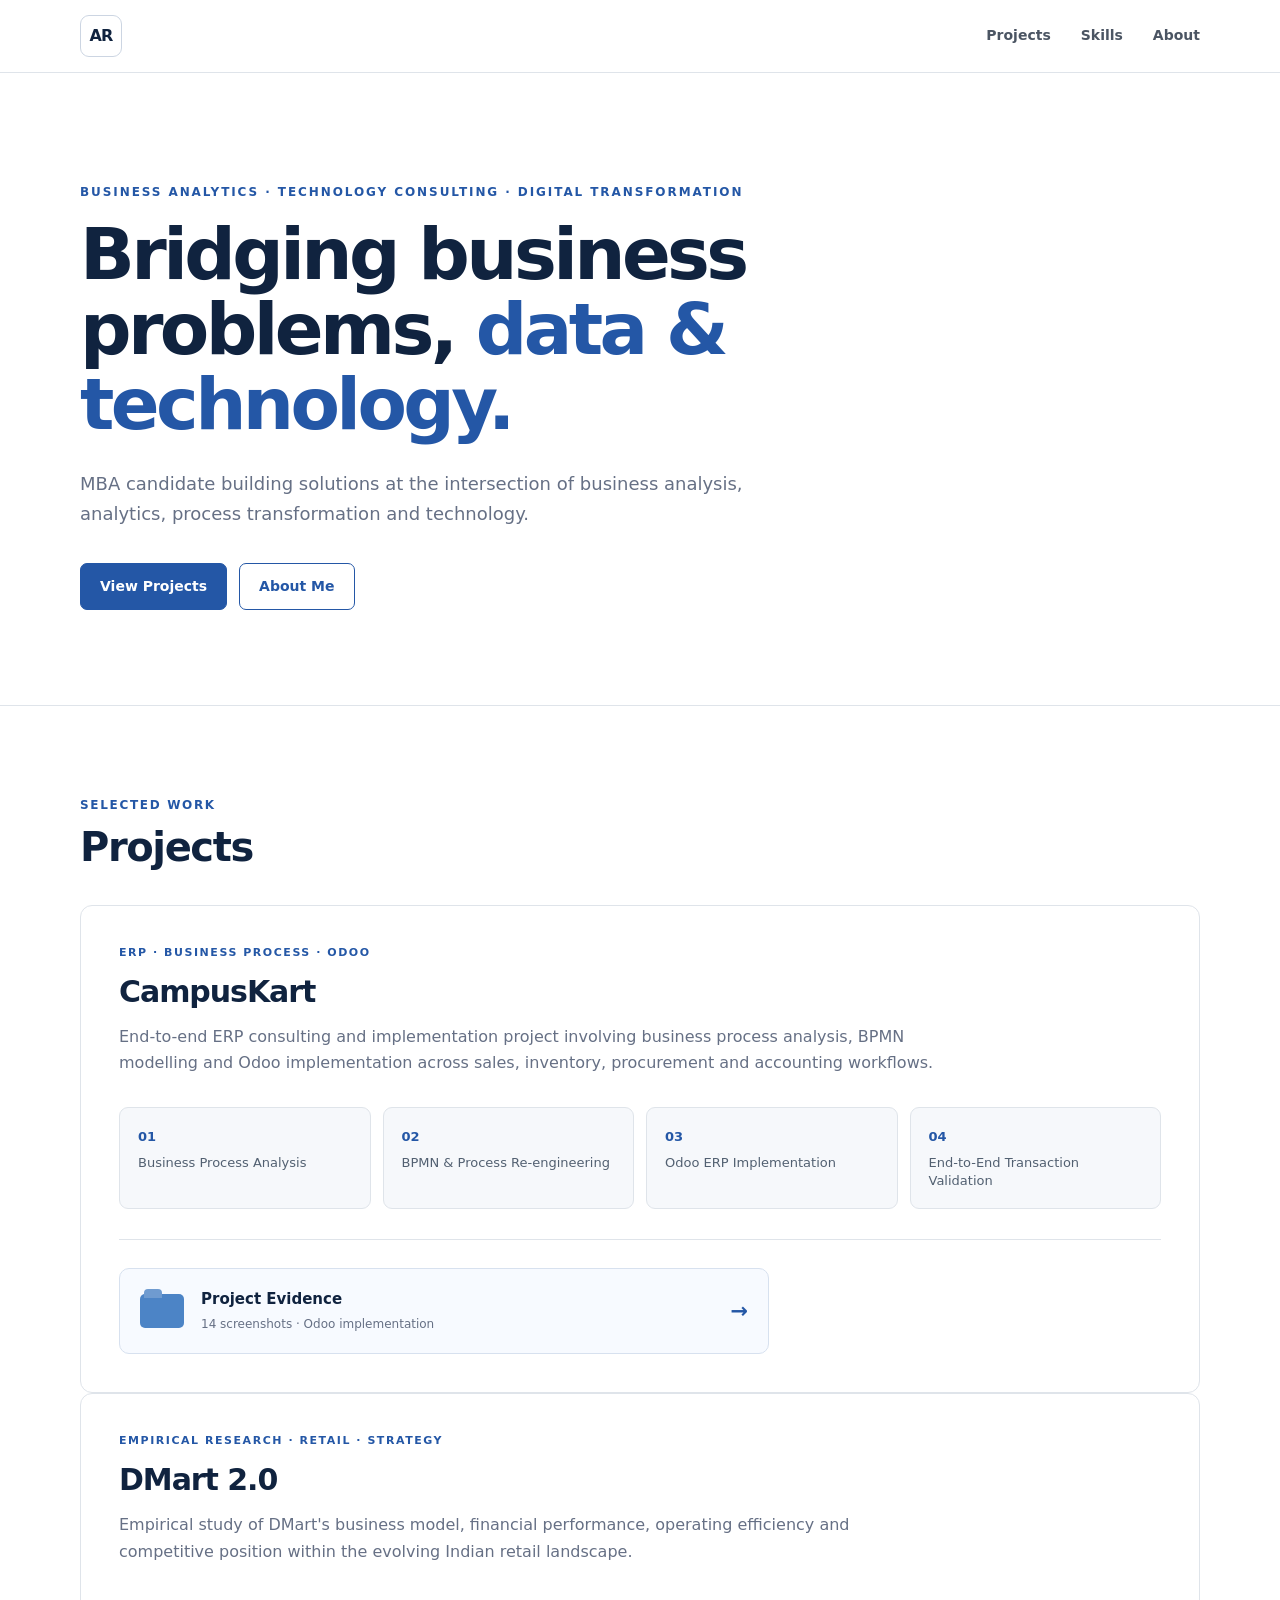
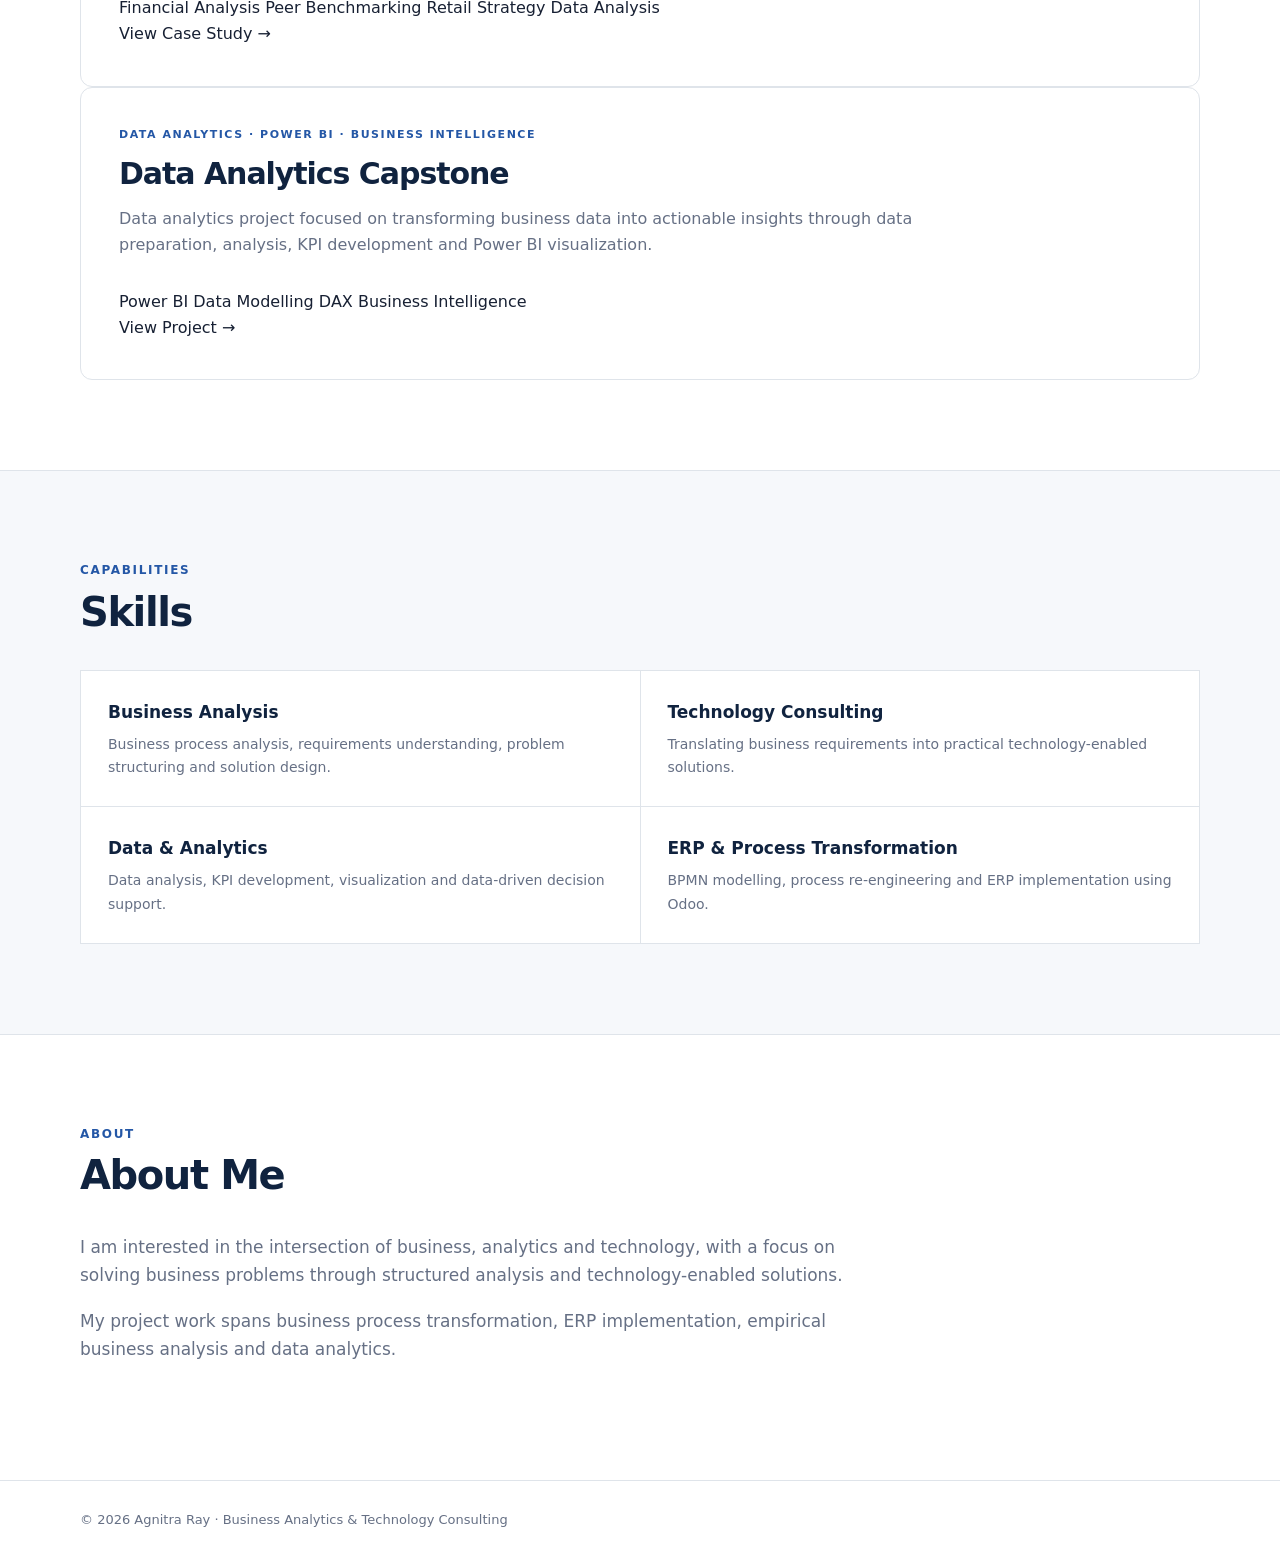
==== commit 3b7f2c3e: "Update index.html" ====
--- a/index.html
+++ b/index.html
@@ -33,20 +33,20 @@
 
   <!-- HERO -->
   <section class="hero">
-    <div class="container hero-content">
+    <div class="container">
 
       <p class="eyebrow">
         BUSINESS ANALYTICS · TECHNOLOGY CONSULTING · DIGITAL TRANSFORMATION
       </p>
 
       <h1>
-        Turning business problems<br>
-        into <span>technology-driven solutions.</span>
+        Bridging business problems,
+        <span>data & technology.</span>
       </h1>
 
       <p class="hero-text">
-        Portfolio showcasing projects across business analytics,
-        ERP implementation, process improvement and digital transformation.
+        MBA candidate building solutions at the intersection of
+        business analysis, analytics, process transformation and technology.
       </p>
 
       <div class="hero-buttons">
@@ -67,23 +67,23 @@
 
       <h2>Projects</h2>
 
-      <!-- CAMPUSKART -->
+
+      <!-- PROJECT 01 -->
       <article class="project-card">
 
         <div class="project-header">
 
-          <div>
-            <p class="project-type">ERP · BUSINESS PROCESS · ODOO</p>
-
-            <h3>CampusKart</h3>
-
-            <p class="project-description">
-              An end-to-end ERP implementation and business process
-              transformation project using Odoo. The project covers
-              website management, product cataloguing, inventory,
-              sales, purchasing, delivery, invoicing and financial reporting.
-            </p>
-          </div>
+          <p class="project-type">
+            ERP · BUSINESS PROCESS · ODOO
+          </p>
+
+          <h3>CampusKart</h3>
+
+          <p class="project-description">
+            End-to-end ERP consulting and implementation project involving
+            business process analysis, BPMN modelling and Odoo implementation
+            across sales, inventory, procurement and accounting workflows.
+          </p>
 
         </div>
 
@@ -92,45 +92,119 @@
 
           <div>
             <strong>01</strong>
-            <span>Website & Product Management</span>
+            <span>Business Process Analysis</span>
           </div>
 
           <div>
             <strong>02</strong>
-            <span>Inventory & Order Management</span>
+            <span>BPMN & Process Re-engineering</span>
           </div>
 
           <div>
             <strong>03</strong>
-            <span>Sales & Purchase Processes</span>
+            <span>Odoo ERP Implementation</span>
           </div>
 
           <div>
             <strong>04</strong>
-            <span>Accounting & Financial Reporting</span>
+            <span>End-to-End Transaction Validation</span>
           </div>
 
         </div>
 
 
-      <!-- PROJECT EVIDENCE -->
-
-<div class="project-evidence-link">
-
-  <a href="campuskart-evidence.html" class="evidence-folder">
-
-    <div class="folder-icon">▰</div>
-
-    <div>
-      <strong>Project Evidence</strong>
-      <span>14 screenshots · ERP implementation workflow</span>
-    </div>
-
-    <div class="evidence-arrow">→</div>
-
-  </a>
-
-</div>      </article>
+        <div class="project-evidence-link">
+
+          <a href="campuskart-evidence.html" class="evidence-folder">
+
+            <div class="folder-icon"></div>
+
+            <div>
+              <strong>Project Evidence</strong>
+              <span>14 screenshots · Odoo implementation</span>
+            </div>
+
+            <div class="evidence-arrow">→</div>
+
+          </a>
+
+        </div>
+
+      </article>
+
+
+      <!-- PROJECT 02 -->
+      <article class="project-card">
+
+        <div class="project-header">
+
+          <p class="project-type">
+            EMPIRICAL RESEARCH · RETAIL · STRATEGY
+          </p>
+
+          <h3>DMart 2.0</h3>
+
+          <p class="project-description">
+            Empirical study of DMart's business model, financial performance,
+            operating efficiency and competitive position within the evolving
+            Indian retail landscape.
+          </p>
+
+        </div>
+
+
+        <div class="tags">
+
+          <span>Financial Analysis</span>
+          <span>Peer Benchmarking</span>
+          <span>Retail Strategy</span>
+          <span>Data Analysis</span>
+
+        </div>
+
+
+        <a href="projects/dmart.html" class="text-link">
+          View Case Study →
+        </a>
+
+      </article>
+
+
+      <!-- PROJECT 03 -->
+      <article class="project-card">
+
+        <div class="project-header">
+
+          <p class="project-type">
+            DATA ANALYTICS · POWER BI · BUSINESS INTELLIGENCE
+          </p>
+
+          <h3>Data Analytics Capstone</h3>
+
+          <p class="project-description">
+            Data analytics project focused on transforming business data
+            into actionable insights through data preparation,
+            analysis, KPI development and Power BI visualization.
+          </p>
+
+        </div>
+
+
+        <div class="tags">
+
+          <span>Power BI</span>
+          <span>Data Modelling</span>
+          <span>DAX</span>
+          <span>Business Intelligence</span>
+
+        </div>
+
+
+        <a href="projects/powerbi.html" class="text-link">
+          View Project →
+        </a>
+
+      </article>
 
     </div>
 
@@ -149,34 +223,34 @@
       <div class="skills-grid">
 
         <div class="skill">
-          <h3>Business Analytics</h3>
+          <h3>Business Analysis</h3>
           <p>
-            Data analysis, business problem solving,
-            performance analysis and decision support.
+            Business process analysis, requirements understanding,
+            problem structuring and solution design.
           </p>
         </div>
 
         <div class="skill">
           <h3>Technology Consulting</h3>
           <p>
-            Translating business requirements into
-            practical technology and process solutions.
+            Translating business requirements into practical
+            technology-enabled solutions.
           </p>
         </div>
 
         <div class="skill">
-          <h3>ERP & Odoo</h3>
+          <h3>Data & Analytics</h3>
           <p>
-            ERP workflows covering sales, purchasing,
-            inventory, delivery and accounting.
+            Data analysis, KPI development, visualization and
+            data-driven decision support.
           </p>
         </div>
 
         <div class="skill">
-          <h3>Digital Transformation</h3>
+          <h3>ERP & Process Transformation</h3>
           <p>
-            Process improvement, workflow digitisation
-            and technology-enabled business transformation.
+            BPMN modelling, process re-engineering and
+            ERP implementation using Odoo.
           </p>
         </div>
 
@@ -198,14 +272,14 @@
 
       <p class="about-text">
         I am interested in the intersection of business, analytics
-        and technology. My work focuses on understanding business
-        processes, identifying improvement opportunities and using
-        technology to create practical solutions.
+        and technology, with a focus on solving business problems
+        through structured analysis and technology-enabled solutions.
       </p>
 
       <p class="about-text">
-        This portfolio documents projects involving business analytics,
-        ERP implementation, technology consulting and digital transformation.
+        My project work spans business process transformation,
+        ERP implementation, empirical business analysis and
+        data analytics.
       </p>
 
     </div>
@@ -216,9 +290,15 @@
 
 
 <footer>
+
   <div class="container">
-    <p>© 2026 Agnitra Ray · Business Analytics & Technology Consulting</p>
+
+    <p>
+      © 2026 Agnitra Ray · Business Analytics & Technology Consulting
+    </p>
+
   </div>
+
 </footer>
 
 
--- a/style.css
+++ b/style.css
@@ -79,7 +79,7 @@
 }
 
 .nav nav a {
-  transition: color .2s ease;
+  transition: color 0.2s ease;
 }
 
 .nav nav a:hover {
@@ -100,7 +100,7 @@
   color: var(--blue);
   font-size: 12px;
   font-weight: 800;
-  letter-spacing: .16em;
+  letter-spacing: 0.16em;
 }
 
 .hero h1 {
@@ -109,7 +109,7 @@
   color: var(--navy);
   font-size: clamp(44px, 6vw, 72px);
   line-height: 1.04;
-  letter-spacing: -.05em;
+  letter-spacing: -0.05em;
   font-weight: 780;
 }
 
@@ -117,20 +117,20 @@
   color: var(--blue);
 }
 
-.hero-copy {
+.hero-text {
   max-width: 720px;
   margin: 28px 0 34px;
   color: var(--muted);
   font-size: 18px;
 }
 
-.hero-actions {
+.hero-buttons {
   display: flex;
   flex-wrap: wrap;
   gap: 12px;
 }
 
-.button {
+.btn {
   display: inline-flex;
   align-items: center;
   justify-content: center;
@@ -139,24 +139,24 @@
   border-radius: 7px;
   font-size: 14px;
   font-weight: 750;
-  transition: all .2s ease;
-}
-
-.button.primary {
-  color: #fff;
+  transition: all 0.2s ease;
+}
+
+.btn.primary {
+  color: #ffffff;
   background: var(--blue);
 }
 
-.button.primary:hover {
+.btn.primary:hover {
   background: var(--blue-dark);
 }
 
-.button.secondary {
-  color: var(--blue);
-  background: #fff;
-}
-
-.button.secondary:hover {
+.btn.secondary {
+  color: var(--blue);
+  background: #ffffff;
+}
+
+.btn.secondary:hover {
   background: var(--soft);
 }
 
@@ -164,70 +164,46 @@
    SECTIONS
 ========================= */
 
-section {
+.section {
   padding: 90px 0;
 }
 
-.alt {
-  background: var(--soft);
-  border-top: 1px solid var(--line);
-  border-bottom: 1px solid var(--line);
-}
-
-.section-heading {
-  max-width: 760px;
-  margin-bottom: 42px;
-}
-
-.section-heading h2 {
-  margin: 0 0 9px;
+.section-label {
+  margin: 0 0 8px;
+  color: var(--blue);
+  font-size: 12px;
+  font-weight: 800;
+  letter-spacing: 0.14em;
+}
+
+.section > .container > h2 {
+  margin: 0 0 35px;
   color: var(--navy);
   font-size: 40px;
   line-height: 1.15;
-  letter-spacing: -.035em;
-}
-
-.section-heading p {
-  margin: 0;
-  color: var(--muted);
-  font-size: 16px;
-}
-
-/* =========================
-   PROJECTS
-========================= */
-
-.project-grid {
-  display: grid;
-  grid-template-columns: 1fr;
-  gap: 24px;
-}
+  letter-spacing: -0.035em;
+}
+
+/* =========================
+   PROJECT
+========================= */
 
 .project-card {
   position: relative;
   padding: 38px;
   border: 1px solid var(--line);
   border-radius: 12px;
-  background: #fff;
-  transition: transform .2s ease, box-shadow .2s ease;
+  background: #ffffff;
+  transition: transform 0.2s ease, box-shadow 0.2s ease;
 }
 
 .project-card:hover {
   transform: translateY(-3px);
-  box-shadow: 0 16px 40px rgba(16, 35, 63, .08);
-}
-
-.project-card.featured {
-  min-height: auto;
-}
-
-.project-number {
-  position: absolute;
-  top: 32px;
-  right: 34px;
-  color: #a2acba;
-  font-size: 13px;
-  font-weight: 800;
+  box-shadow: 0 16px 40px rgba(16, 35, 63, 0.08);
+}
+
+.project-header {
+  margin-bottom: 30px;
 }
 
 .project-type {
@@ -235,7 +211,7 @@
   color: var(--blue);
   font-size: 11px;
   font-weight: 850;
-  letter-spacing: .14em;
+  letter-spacing: 0.14em;
 }
 
 .project-card h3 {
@@ -243,10 +219,10 @@
   color: var(--navy);
   font-size: 30px;
   line-height: 1.2;
-  letter-spacing: -.035em;
-}
-
-.project-card p {
+  letter-spacing: -0.035em;
+}
+
+.project-description {
   max-width: 820px;
   margin: 0;
   color: var(--muted);
@@ -254,76 +230,71 @@
 }
 
 /* =========================
-   PROJECT LIST
-========================= */
-
-.tags {
-  display: flex;
-  flex-wrap: wrap;
-  gap: 8px;
-  margin: 24px 0;
-}
-
-.tags span {
-  padding: 6px 10px;
-  border-radius: 5px;
-  background: #f0f3f7;
-  color: #465264;
-  font-size: 12px;
-  font-weight: 650;
-}
-
-.text-link {
-  color: var(--blue);
-  font-size: 14px;
-  font-weight: 800;
+   PROJECT HIGHLIGHTS
+========================= */
+
+.project-highlights {
+  display: grid;
+  grid-template-columns: repeat(4, 1fr);
+  gap: 12px;
+  margin: 30px 0 0;
+}
+
+.project-highlights > div {
+  padding: 18px;
+  border: 1px solid var(--line);
+  border-radius: 9px;
+  background: var(--soft);
+}
+
+.project-highlights strong {
+  display: block;
+  margin-bottom: 7px;
+  color: var(--blue);
+  font-size: 13px;
+}
+
+.project-highlights span {
+  display: block;
+  color: #526071;
+  font-size: 13px;
+  line-height: 1.4;
 }
 
 /* =========================
    PROJECT EVIDENCE FOLDER
 ========================= */
 
-.project-evidence {
-  margin-top: 34px;
+.project-evidence-link {
+  margin-top: 30px;
   padding-top: 28px;
   border-top: 1px solid var(--line);
-}
-
-.project-evidence h4 {
-  margin: 0 0 14px;
-  color: var(--navy);
-  font-size: 16px;
 }
 
 .evidence-folder {
   display: flex;
   align-items: center;
-  justify-content: space-between;
-  gap: 20px;
+  gap: 17px;
   max-width: 650px;
   padding: 18px 20px;
   border: 1px solid #d7e1ef;
   border-radius: 10px;
   background: #f7faff;
-  transition: all .2s ease;
+  transition: all 0.2s ease;
 }
 
 .evidence-folder:hover {
   border-color: #a9c1e4;
   background: #f1f6fd;
-  transform: translateX(3px);
-}
-
-.evidence-folder-left {
-  display: flex;
-  align-items: center;
-  gap: 15px;
+  transform: translateY(-2px);
+  box-shadow: 0 8px 24px rgba(16, 35, 63, 0.06);
 }
 
 .folder-icon {
-  width: 42px;
+  width: 44px;
   height: 34px;
   position: relative;
+  flex-shrink: 0;
   border-radius: 5px;
   background: #4c84c6;
 }
@@ -345,16 +316,17 @@
   font-size: 15px;
 }
 
-.evidence-folder small {
-  display: block;
-  margin-top: 2px;
+.evidence-folder span {
+  display: block;
+  margin-top: 3px;
   color: var(--muted);
   font-size: 12px;
 }
 
-.folder-arrow {
-  color: var(--blue);
-  font-size: 22px;
+.evidence-arrow {
+  margin-left: auto;
+  color: var(--blue);
+  font-size: 21px;
   font-weight: 700;
 }
 
@@ -363,38 +335,46 @@
 ========================= */
 
 .evidence-page {
-  padding: 85px 0;
+  padding: 90px 0;
 }
 
 .evidence-header {
   max-width: 760px;
-  margin-bottom: 42px;
+  margin-bottom: 50px;
 }
 
 .evidence-header h1 {
-  margin: 0 0 12px;
-  color: var(--navy);
-  font-size: clamp(38px, 5vw, 58px);
+  margin: 0 0 14px;
+  color: var(--navy);
+  font-size: clamp(42px, 5vw, 58px);
   line-height: 1.1;
-  letter-spacing: -.04em;
+  letter-spacing: -0.04em;
 }
 
 .evidence-header p {
   margin: 0;
   color: var(--muted);
+  font-size: 17px;
 }
 
 .evidence-grid {
   display: grid;
-  grid-template-columns: 1fr 1fr;
-  gap: 22px;
+  grid-template-columns: repeat(2, 1fr);
+  gap: 26px;
 }
 
 .evidence-item {
   overflow: hidden;
   border: 1px solid var(--line);
   border-radius: 10px;
-  background: #fff;
+  background: #ffffff;
+  box-shadow: 0 7px 22px rgba(16, 35, 63, 0.05);
+  transition: transform 0.2s ease, box-shadow 0.2s ease;
+}
+
+.evidence-item:hover {
+  transform: translateY(-3px);
+  box-shadow: 0 14px 35px rgba(16, 35, 63, 0.09);
 }
 
 .evidence-item img {
@@ -404,7 +384,7 @@
 }
 
 .evidence-caption {
-  padding: 15px 18px;
+  padding: 16px 18px;
   border-top: 1px solid var(--line);
 }
 
@@ -415,6 +395,8 @@
 }
 
 .evidence-caption span {
+  display: block;
+  margin-top: 4px;
   color: var(--muted);
   font-size: 12px;
 }
@@ -422,27 +404,33 @@
 /* =========================
    SKILLS
 ========================= */
+
+.skills-section {
+  background: var(--soft);
+  border-top: 1px solid var(--line);
+  border-bottom: 1px solid var(--line);
+}
 
 .skills-grid {
   display: grid;
-  grid-template-columns: 1fr 1fr;
+  grid-template-columns: repeat(2, 1fr);
   gap: 1px;
   border: 1px solid var(--line);
   background: var(--line);
 }
 
-.skills-grid > div {
+.skill {
   padding: 27px;
-  background: #fff;
-}
-
-.skills-grid h4 {
-  margin: 0 0 6px;
-  color: var(--navy);
-  font-size: 16px;
-}
-
-.skills-grid p {
+  background: #ffffff;
+}
+
+.skill h3 {
+  margin: 0 0 7px;
+  color: var(--navy);
+  font-size: 17px;
+}
+
+.skill p {
   margin: 0;
   color: var(--muted);
   font-size: 14px;
@@ -452,51 +440,64 @@
    ABOUT
 ========================= */
 
-.about {
-  display: grid;
-  grid-template-columns: 1fr 1fr;
-  gap: 80px;
-}
-
-.about h2 {
-  margin: 0;
-  color: var(--navy);
-  font-size: 36px;
-  line-height: 1.2;
-  letter-spacing: -.035em;
-}
-
-.about p {
-  margin-top: 0;
-  color: var(--muted);
+.about-section {
+  padding-bottom: 100px;
+}
+
+.about-section h2 {
+  margin: 0 0 20px;
+  color: var(--navy);
+  font-size: 38px;
+  line-height: 1.15;
+  letter-spacing: -0.035em;
+}
+
+.about-text {
+  max-width: 820px;
+  margin: 0 0 17px;
+  color: var(--muted);
+  font-size: 17px;
 }
 
 /* =========================
    FOOTER
 ========================= */
 
-.site-footer {
+footer {
   padding: 28px 0;
   border-top: 1px solid var(--line);
+}
+
+footer p {
+  margin: 0;
   color: var(--muted);
   font-size: 13px;
 }
 
-.footer-inner {
-  display: flex;
-  justify-content: space-between;
-  gap: 20px;
-}
-
 /* =========================
    MOBILE
 ========================= */
 
-@media (max-width: 760px) {
+@media (max-width: 800px) {
 
   .container {
     width: min(var(--max), calc(100% - 32px));
   }
+
+  .project-highlights {
+    grid-template-columns: repeat(2, 1fr);
+  }
+
+  .evidence-grid {
+    grid-template-columns: 1fr;
+  }
+
+  .skills-grid {
+    grid-template-columns: 1fr;
+  }
+}
+
+@media (max-width: 560px) {
 
   .nav {
     height: 64px;
@@ -512,29 +513,26 @@
   }
 
   .hero h1 {
-    font-size: 44px;
+    font-size: 43px;
+  }
+
+  .hero-text {
+    font-size: 16px;
   }
 
   .project-card {
-    padding: 28px;
-  }
-
-  .project-number {
-    top: 25px;
-    right: 25px;
-  }
-
-  .evidence-grid,
-  .skills-grid,
-  .about {
+    padding: 25px;
+  }
+
+  .project-highlights {
     grid-template-columns: 1fr;
   }
 
-  .about {
-    gap: 35px;
-  }
-
-  .footer-inner {
-    flex-direction: column;
-  }
-}
+  .evidence-folder {
+    padding: 16px;
+  }
+
+  .section > .container > h2 {
+    font-size: 34px;
+  }
+}
